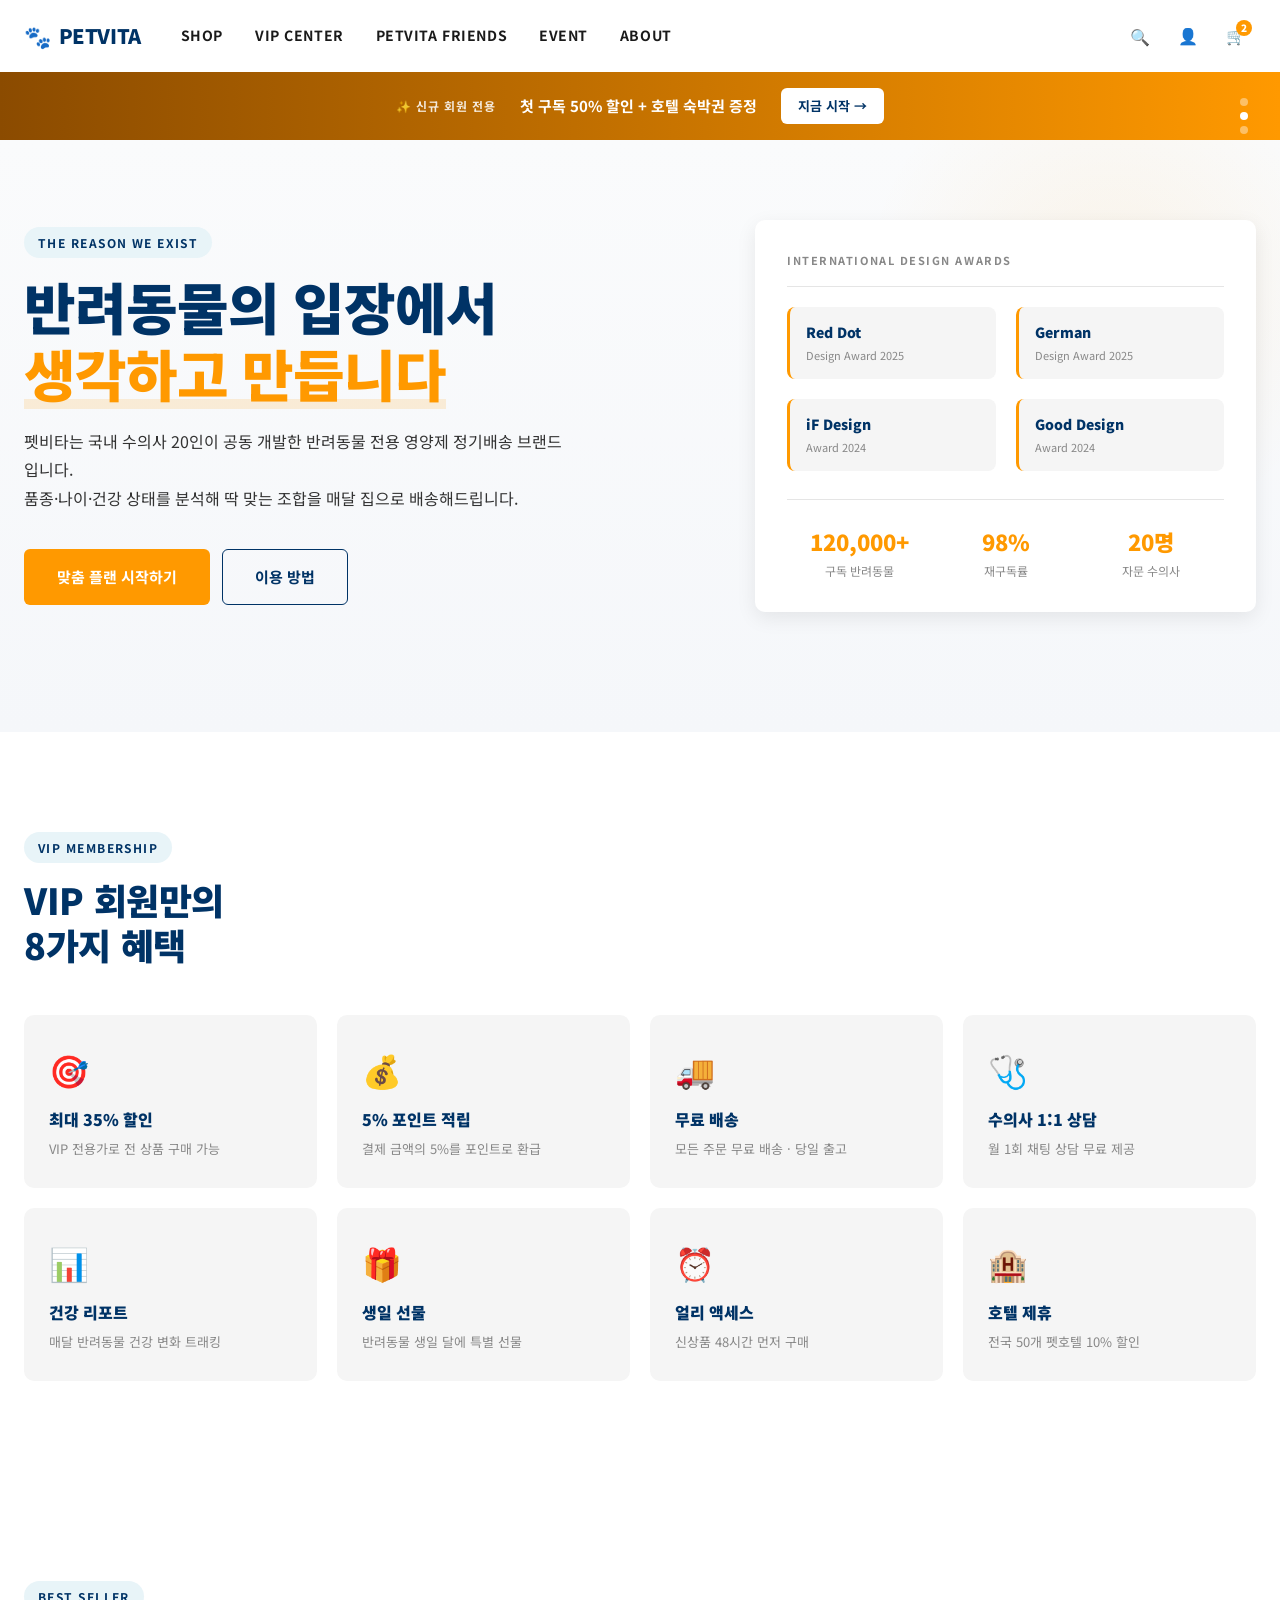
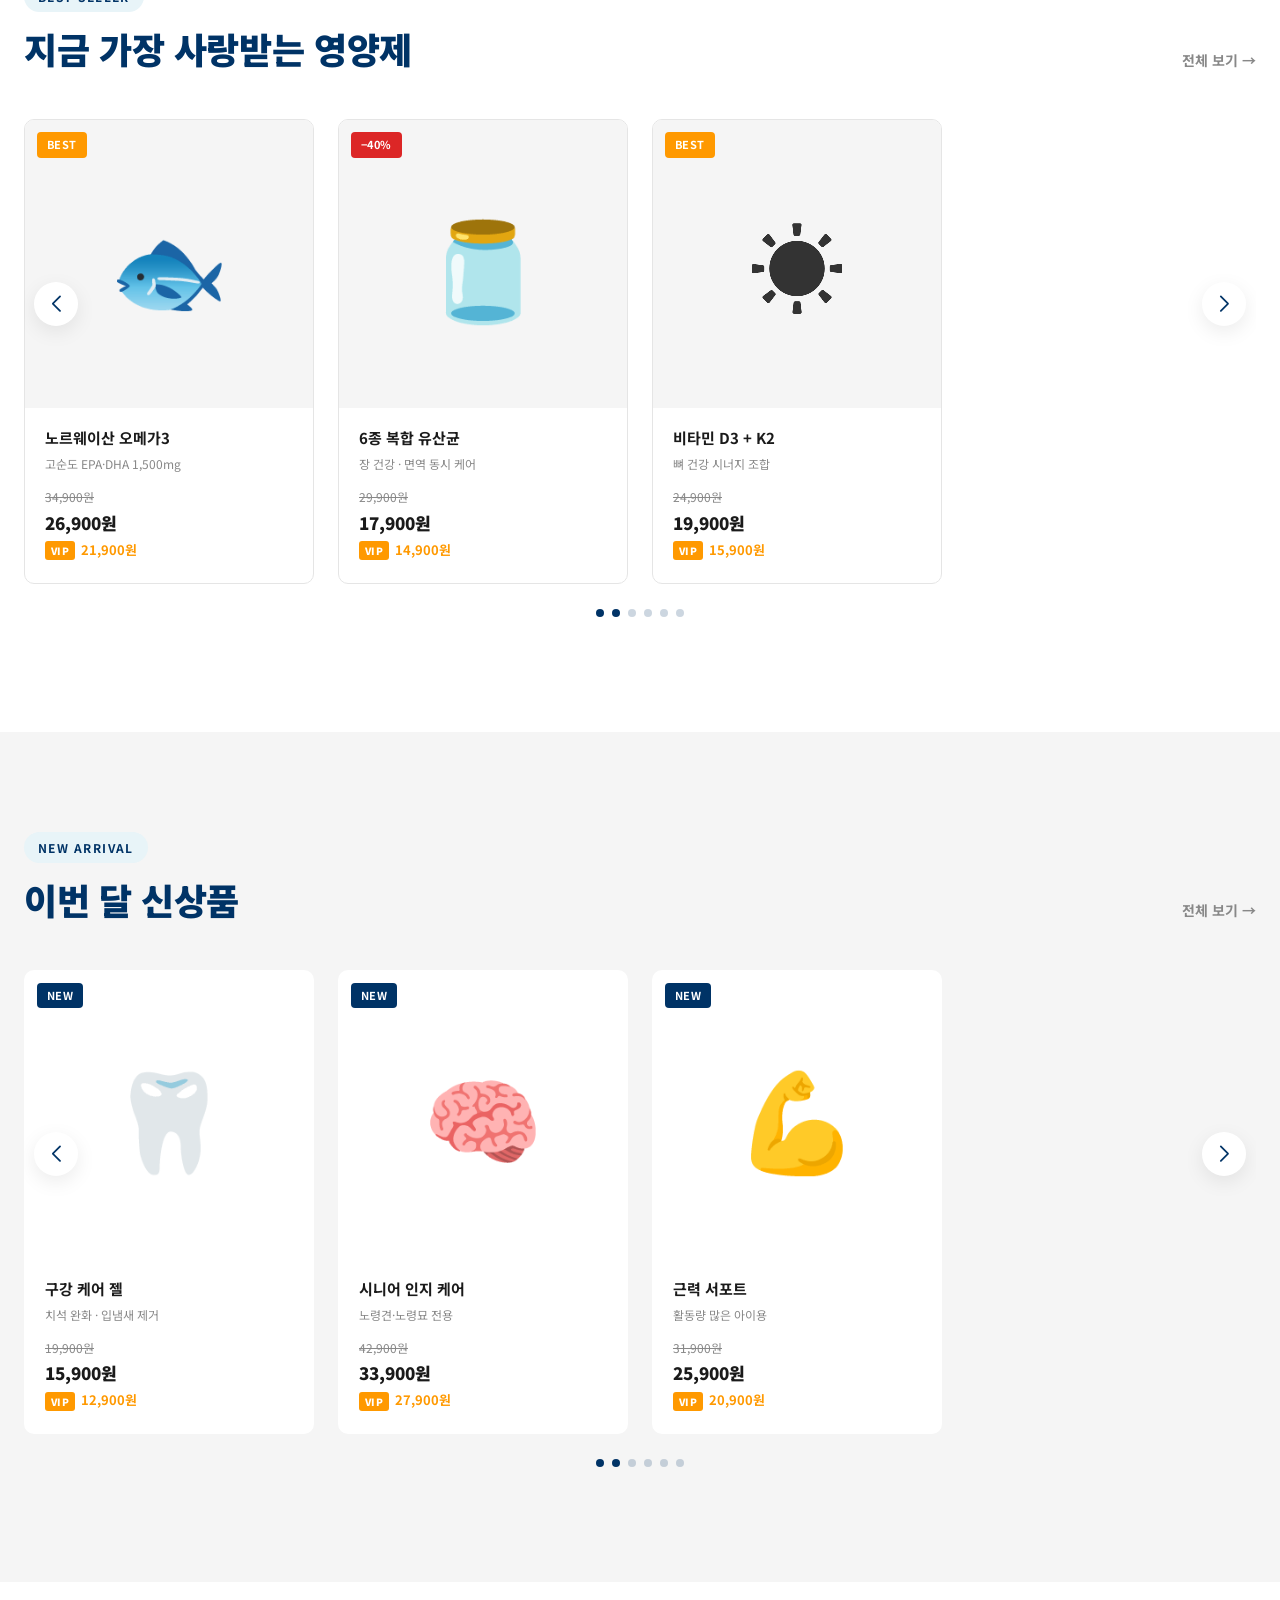
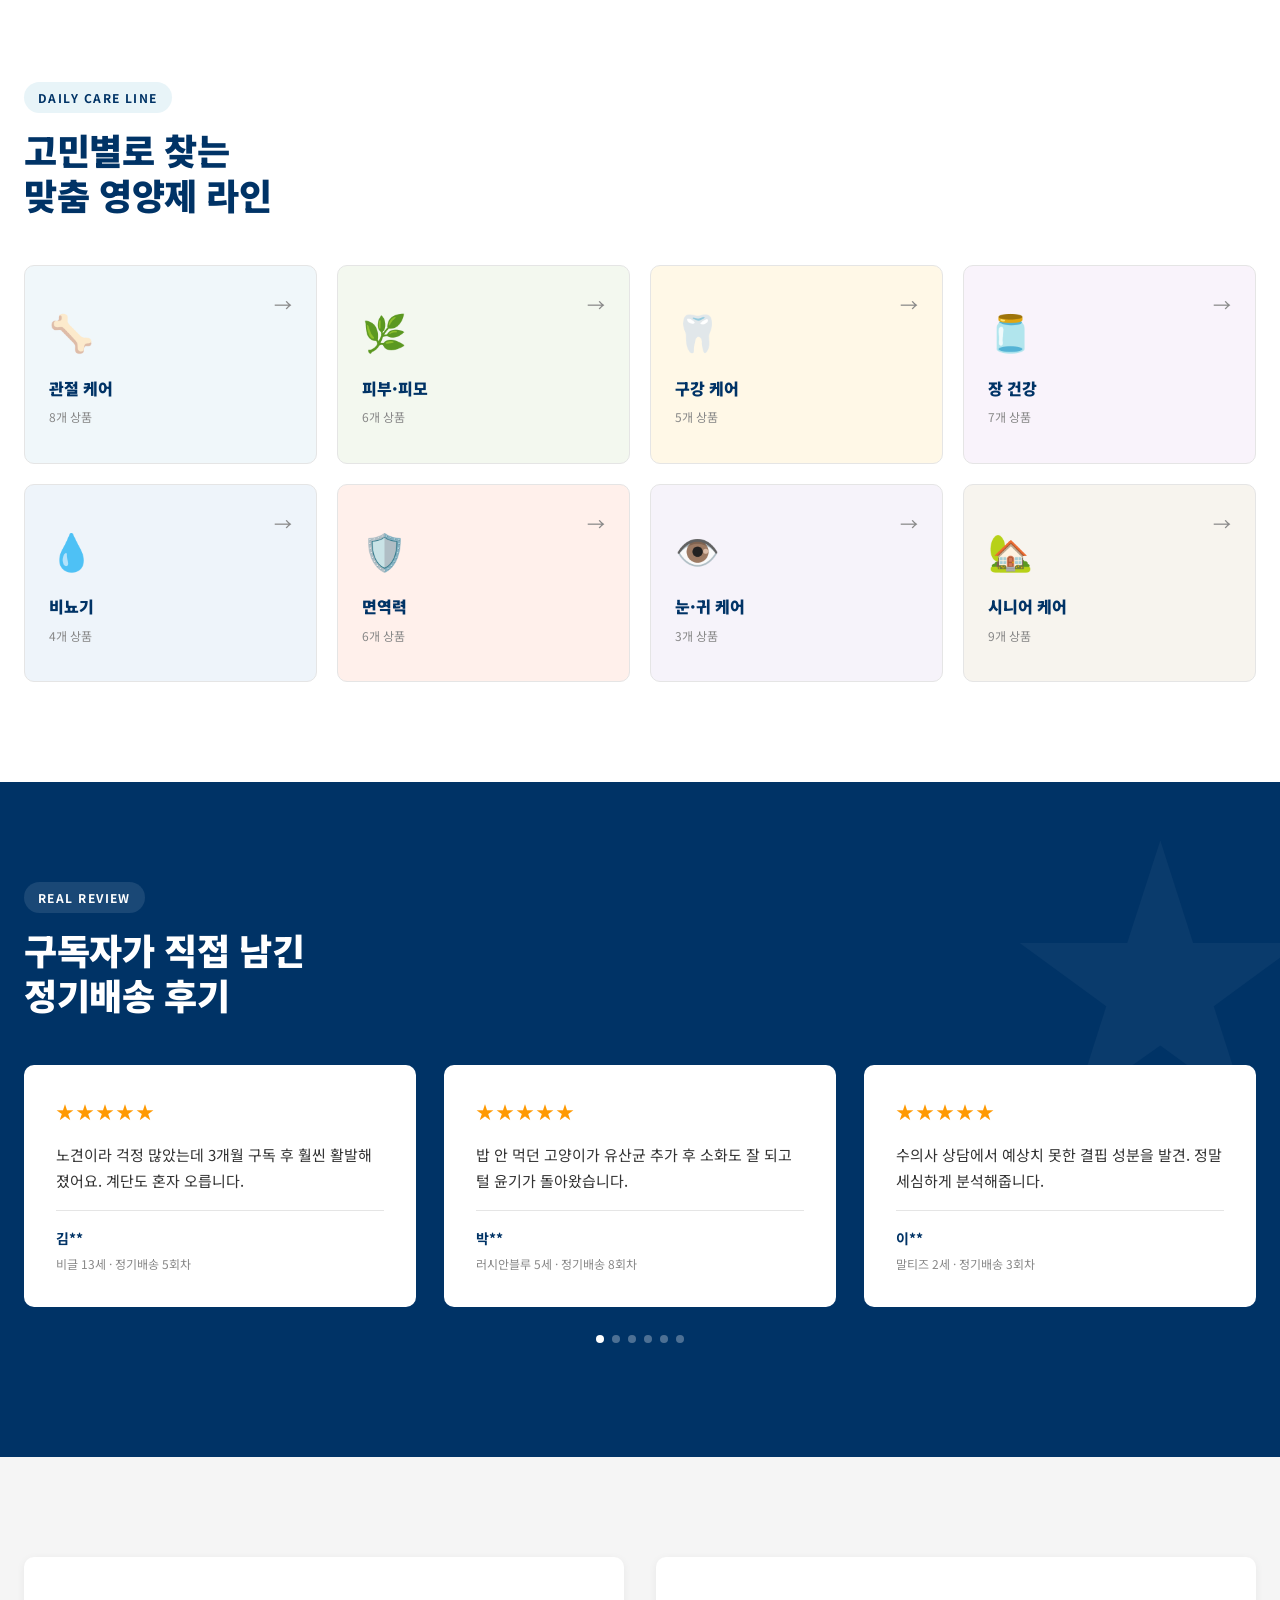
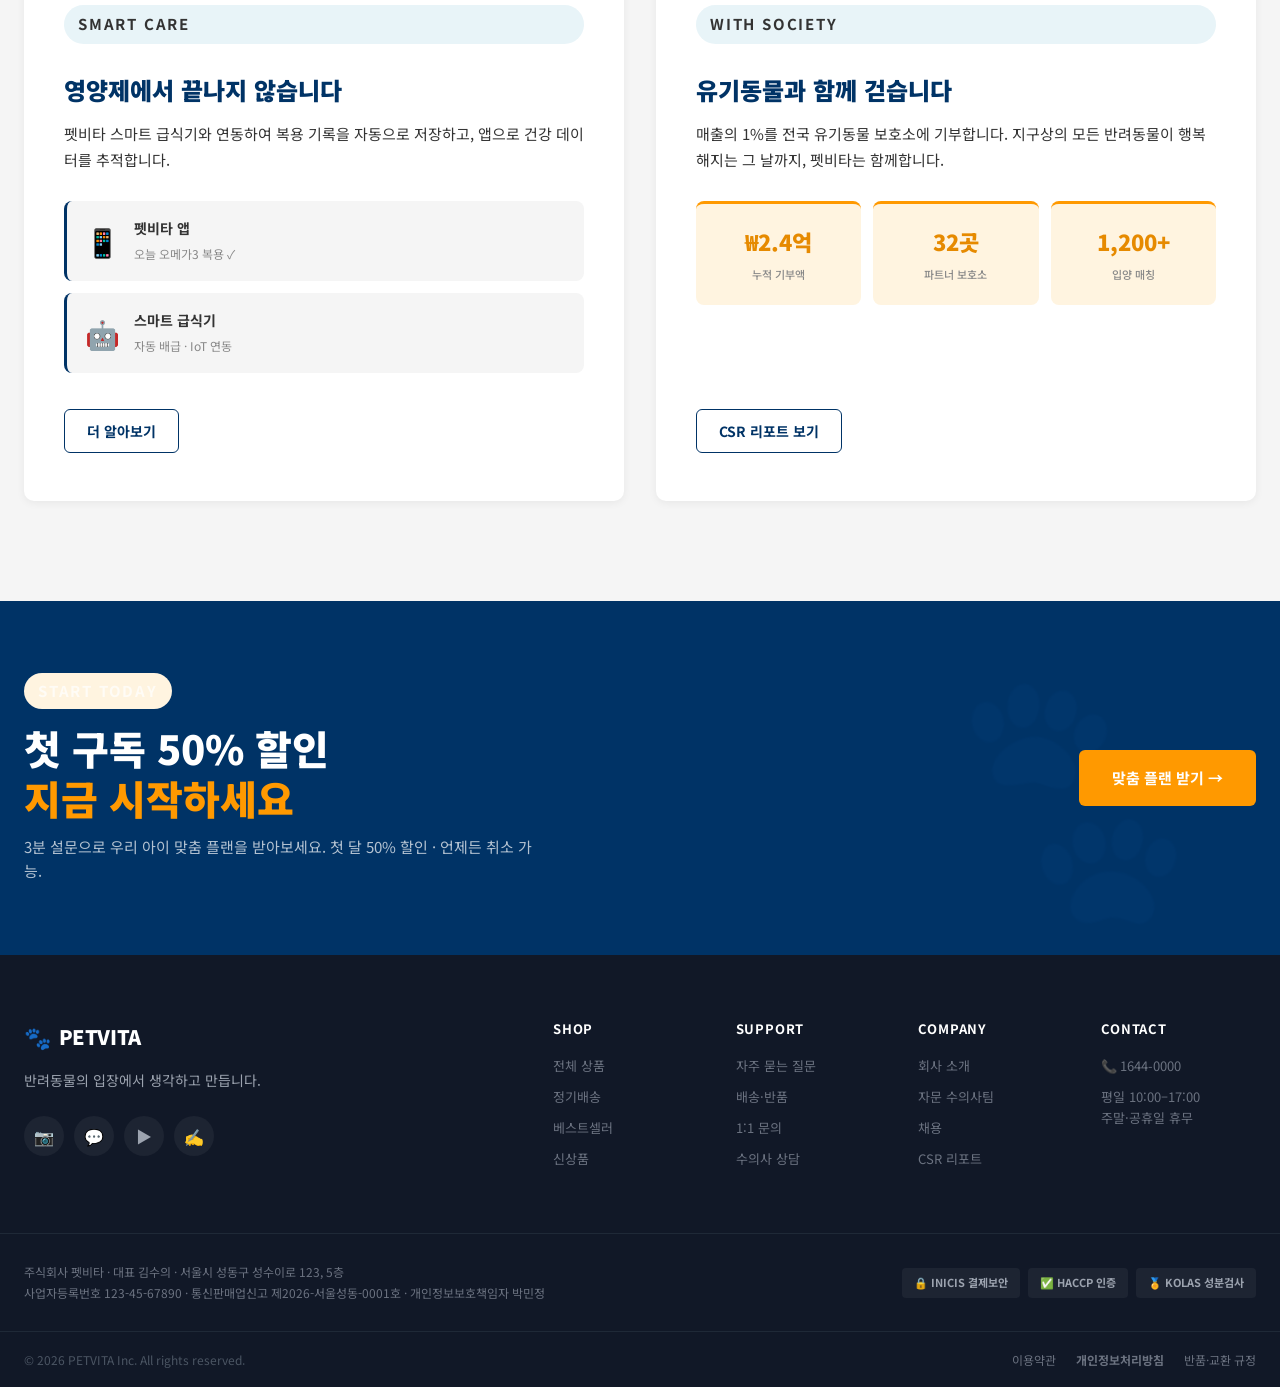
==== v2/index.html @ 745cc5b0 "Initial commit: 펫비타 브랜드 웹사이트 v1/v2 + 디자인 가이드 - 1/: v1 메인 페이지 (Forest Green + Amber, pill 버튼) - v2/: " ====
<!DOCTYPE html>
<html lang="ko">
<head>
  <meta charset="UTF-8" />
  <meta name="viewport" content="width=device-width, initial-scale=1.0" />
  <title>펫비타 — 반려동물 맞춤 영양제 정기배송 전문</title>
  <meta name="description" content="수의사가 직접 설계한 맞춤 영양제를 매달 배송해드립니다. VIP 회원 35% 할인 · 무료 배송 · 언제든 취소 가능." />

  <link rel="preconnect" href="https://fonts.googleapis.com" />
  <link href="https://fonts.googleapis.com/css2?family=Noto+Sans+KR:wght@300;400;500;700;900&display=swap" rel="stylesheet" />

  <link rel="stylesheet" href="https://cdn.jsdelivr.net/npm/swiper@11/swiper-bundle.min.css" />
  <link rel="stylesheet" href="styles.css" />
</head>
<body>

  <!-- ============================================
       01. HEADER / FIXED NAV
       ============================================ -->
  <header class="header" id="header">
    <div class="header__inner container">
      <a href="#" class="logo">
        <span class="logo__icon">🐾</span>
        <span class="logo__text">PETVITA</span>
      </a>

      <nav class="gnb">
        <a href="#shop" class="gnb__item">SHOP</a>
        <a href="#vip" class="gnb__item">VIP CENTER</a>
        <a href="#friends" class="gnb__item">PETVITA FRIENDS</a>
        <a href="#event" class="gnb__item">EVENT</a>
        <a href="#about" class="gnb__item">ABOUT</a>
      </nav>

      <div class="header__utils">
        <button class="util-btn" aria-label="검색">🔍</button>
        <a href="#" class="util-btn" aria-label="로그인">👤</a>
        <a href="#" class="util-btn util-btn--cart" aria-label="장바구니">
          🛒 <span class="cart-count">2</span>
        </a>
      </div>

      <button class="hamburger" id="hamburger" aria-label="메뉴">
        <span></span><span></span><span></span>
      </button>
    </div>

    <div class="mobile-menu" id="mobileMenu">
      <a href="#shop">SHOP</a>
      <a href="#vip">VIP CENTER</a>
      <a href="#friends">PETVITA FRIENDS</a>
      <a href="#event">EVENT</a>
      <a href="#about">ABOUT</a>
    </div>
  </header>

  <!-- ============================================
       02. TOP BANNER SLIDER
       ============================================ -->
  <section class="top-banner">
    <div class="swiper top-banner__swiper">
      <div class="swiper-wrapper">
        <div class="swiper-slide top-banner__slide top-banner__slide--1">
          <div class="container">
            <p class="top-banner__eyebrow">🎉 정기배송 런칭 기념</p>
            <h2>VIP 회원 정기배송 시 <em>최대 35% 추가 할인</em></h2>
            <a href="#vip" class="btn btn--white btn--sm">혜택 보기 →</a>
          </div>
        </div>
        <div class="swiper-slide top-banner__slide top-banner__slide--2">
          <div class="container">
            <p class="top-banner__eyebrow">✨ 신규 회원 전용</p>
            <h2>첫 구독 50% 할인 + 호텔 숙박권 증정</h2>
            <a href="#products" class="btn btn--white btn--sm">지금 시작 →</a>
          </div>
        </div>
        <div class="swiper-slide top-banner__slide top-banner__slide--3">
          <div class="container">
            <p class="top-banner__eyebrow">🚚 전 상품</p>
            <h2>3만원 이상 구매 시 무료 배송</h2>
            <a href="#products" class="btn btn--white btn--sm">상품 보기 →</a>
          </div>
        </div>
      </div>
      <div class="swiper-pagination"></div>
    </div>
  </section>

  <!-- ============================================
       03. HERO / BRAND STORY
       ============================================ -->
  <section class="hero" id="about">
    <div class="container hero__inner">
      <div class="hero__copy">
        <p class="eyebrow">THE REASON WE EXIST</p>
        <h1 class="hero__title">
          반려동물의 입장에서<br />
          <em>생각하고 만듭니다</em>
        </h1>
        <p class="hero__desc">
          펫비타는 국내 수의사 20인이 공동 개발한 반려동물 전용 영양제 정기배송 브랜드입니다.<br />
          품종·나이·건강 상태를 분석해 딱 맞는 조합을 매달 집으로 배송해드립니다.
        </p>
        <div class="hero__cta">
          <a href="#products" class="btn btn--primary btn--lg">맞춤 플랜 시작하기</a>
          <a href="#how" class="btn btn--outline btn--lg">이용 방법</a>
        </div>
      </div>

      <div class="hero__awards">
        <p class="awards__label">INTERNATIONAL DESIGN AWARDS</p>
        <div class="awards__grid">
          <div class="award">
            <strong>Red Dot</strong>
            <span>Design Award 2025</span>
          </div>
          <div class="award">
            <strong>German</strong>
            <span>Design Award 2025</span>
          </div>
          <div class="award">
            <strong>iF Design</strong>
            <span>Award 2024</span>
          </div>
          <div class="award">
            <strong>Good Design</strong>
            <span>Award 2024</span>
          </div>
        </div>
        <div class="hero__trust">
          <div><strong>120,000+</strong><span>구독 반려동물</span></div>
          <div><strong>98%</strong><span>재구독률</span></div>
          <div><strong>20명</strong><span>자문 수의사</span></div>
        </div>
      </div>
    </div>
  </section>

  <!-- ============================================
       04. VIP 멤버십 혜택
       ============================================ -->
  <section class="vip" id="vip">
    <div class="container">
      <div class="section-header">
        <p class="eyebrow">VIP MEMBERSHIP</p>
        <h2 class="section-title">VIP 회원만의<br />8가지 혜택</h2>
      </div>

      <div class="vip__grid">
        <div class="vip-card">
          <div class="vip-card__icon">🎯</div>
          <strong>최대 35% 할인</strong>
          <p>VIP 전용가로 전 상품 구매 가능</p>
        </div>
        <div class="vip-card">
          <div class="vip-card__icon">💰</div>
          <strong>5% 포인트 적립</strong>
          <p>결제 금액의 5%를 포인트로 환급</p>
        </div>
        <div class="vip-card">
          <div class="vip-card__icon">🚚</div>
          <strong>무료 배송</strong>
          <p>모든 주문 무료 배송 · 당일 출고</p>
        </div>
        <div class="vip-card">
          <div class="vip-card__icon">🩺</div>
          <strong>수의사 1:1 상담</strong>
          <p>월 1회 채팅 상담 무료 제공</p>
        </div>
        <div class="vip-card">
          <div class="vip-card__icon">📊</div>
          <strong>건강 리포트</strong>
          <p>매달 반려동물 건강 변화 트래킹</p>
        </div>
        <div class="vip-card">
          <div class="vip-card__icon">🎁</div>
          <strong>생일 선물</strong>
          <p>반려동물 생일 달에 특별 선물</p>
        </div>
        <div class="vip-card">
          <div class="vip-card__icon">⏰</div>
          <strong>얼리 액세스</strong>
          <p>신상품 48시간 먼저 구매</p>
        </div>
        <div class="vip-card">
          <div class="vip-card__icon">🏨</div>
          <strong>호텔 제휴</strong>
          <p>전국 50개 펫호텔 10% 할인</p>
        </div>
      </div>
    </div>
  </section>

  <!-- ============================================
       05. BEST SELLER SLIDER
       ============================================ -->
  <section class="product-section" id="shop">
    <div class="container">
      <div class="section-header section-header--row">
        <div>
          <p class="eyebrow">BEST SELLER</p>
          <h2 class="section-title">지금 가장 사랑받는 영양제</h2>
        </div>
        <a href="#" class="section-link">전체 보기 →</a>
      </div>

      <div class="swiper product-swiper" id="bestSwiper">
        <div class="swiper-wrapper">

          <div class="swiper-slide">
            <article class="product-card">
              <div class="product-card__img" data-emoji="🦴">
                <span class="badge badge--best">BEST</span>
              </div>
              <div class="product-card__body">
                <h4>관절 케어 프리미엄</h4>
                <p>글루코사민 + 콘드로이틴</p>
                <div class="price">
                  <span class="price__orig">39,900원</span>
                  <span class="price__now">29,900원</span>
                  <span class="price__vip">23,900원</span>
                </div>
              </div>
            </article>
          </div>

          <div class="swiper-slide">
            <article class="product-card">
              <div class="product-card__img" data-emoji="🐟">
                <span class="badge badge--best">BEST</span>
              </div>
              <div class="product-card__body">
                <h4>노르웨이산 오메가3</h4>
                <p>고순도 EPA·DHA 1,500mg</p>
                <div class="price">
                  <span class="price__orig">34,900원</span>
                  <span class="price__now">26,900원</span>
                  <span class="price__vip">21,900원</span>
                </div>
              </div>
            </article>
          </div>

          <div class="swiper-slide">
            <article class="product-card">
              <div class="product-card__img" data-emoji="🫙">
                <span class="badge badge--sale">−40%</span>
              </div>
              <div class="product-card__body">
                <h4>6종 복합 유산균</h4>
                <p>장 건강 · 면역 동시 케어</p>
                <div class="price">
                  <span class="price__orig">29,900원</span>
                  <span class="price__now">17,900원</span>
                  <span class="price__vip">14,900원</span>
                </div>
              </div>
            </article>
          </div>

          <div class="swiper-slide">
            <article class="product-card">
              <div class="product-card__img" data-emoji="☀️">
                <span class="badge badge--best">BEST</span>
              </div>
              <div class="product-card__body">
                <h4>비타민 D3 + K2</h4>
                <p>뼈 건강 시너지 조합</p>
                <div class="price">
                  <span class="price__orig">24,900원</span>
                  <span class="price__now">19,900원</span>
                  <span class="price__vip">15,900원</span>
                </div>
              </div>
            </article>
          </div>

          <div class="swiper-slide">
            <article class="product-card">
              <div class="product-card__img" data-emoji="🌿">
                <span class="badge badge--best">BEST</span>
              </div>
              <div class="product-card__body">
                <h4>피부·피모 케어</h4>
                <p>바이오틴 + 아연 + 오메가</p>
                <div class="price">
                  <span class="price__orig">32,900원</span>
                  <span class="price__now">24,900원</span>
                  <span class="price__vip">19,900원</span>
                </div>
              </div>
            </article>
          </div>

          <div class="swiper-slide">
            <article class="product-card">
              <div class="product-card__img" data-emoji="💧">
                <span class="badge badge--sale">−30%</span>
              </div>
              <div class="product-card__body">
                <h4>비뇨기 전용 케어</h4>
                <p>크랜베리 + 프로바이오틱스</p>
                <div class="price">
                  <span class="price__orig">36,900원</span>
                  <span class="price__now">25,900원</span>
                  <span class="price__vip">20,900원</span>
                </div>
              </div>
            </article>
          </div>

        </div>
        <div class="swiper-button-prev"></div>
        <div class="swiper-button-next"></div>
        <div class="swiper-pagination"></div>
      </div>
    </div>
  </section>

  <!-- ============================================
       06. NEW ARRIVAL SLIDER
       ============================================ -->
  <section class="product-section product-section--alt">
    <div class="container">
      <div class="section-header section-header--row">
        <div>
          <p class="eyebrow">NEW ARRIVAL</p>
          <h2 class="section-title">이번 달 신상품</h2>
        </div>
        <a href="#" class="section-link">전체 보기 →</a>
      </div>

      <div class="swiper product-swiper" id="newSwiper">
        <div class="swiper-wrapper">

          <div class="swiper-slide">
            <article class="product-card">
              <div class="product-card__img" data-emoji="👁️">
                <span class="badge badge--new">NEW</span>
              </div>
              <div class="product-card__body">
                <h4>눈 건강 루테인</h4>
                <p>루테인 + 지아잔틴 복합</p>
                <div class="price">
                  <span class="price__orig">28,900원</span>
                  <span class="price__now">22,900원</span>
                  <span class="price__vip">18,900원</span>
                </div>
              </div>
            </article>
          </div>

          <div class="swiper-slide">
            <article class="product-card">
              <div class="product-card__img" data-emoji="🦷">
                <span class="badge badge--new">NEW</span>
              </div>
              <div class="product-card__body">
                <h4>구강 케어 젤</h4>
                <p>치석 완화 · 입냄새 제거</p>
                <div class="price">
                  <span class="price__orig">19,900원</span>
                  <span class="price__now">15,900원</span>
                  <span class="price__vip">12,900원</span>
                </div>
              </div>
            </article>
          </div>

          <div class="swiper-slide">
            <article class="product-card">
              <div class="product-card__img" data-emoji="🧠">
                <span class="badge badge--new">NEW</span>
              </div>
              <div class="product-card__body">
                <h4>시니어 인지 케어</h4>
                <p>노령견·노령묘 전용</p>
                <div class="price">
                  <span class="price__orig">42,900원</span>
                  <span class="price__now">33,900원</span>
                  <span class="price__vip">27,900원</span>
                </div>
              </div>
            </article>
          </div>

          <div class="swiper-slide">
            <article class="product-card">
              <div class="product-card__img" data-emoji="💪">
                <span class="badge badge--new">NEW</span>
              </div>
              <div class="product-card__body">
                <h4>근력 서포트</h4>
                <p>활동량 많은 아이용</p>
                <div class="price">
                  <span class="price__orig">31,900원</span>
                  <span class="price__now">25,900원</span>
                  <span class="price__vip">20,900원</span>
                </div>
              </div>
            </article>
          </div>

          <div class="swiper-slide">
            <article class="product-card">
              <div class="product-card__img" data-emoji="🌸">
                <span class="badge badge--new">NEW</span>
              </div>
              <div class="product-card__body">
                <h4>알레르기 케어</h4>
                <p>계절성 가려움 완화</p>
                <div class="price">
                  <span class="price__orig">27,900원</span>
                  <span class="price__now">21,900원</span>
                  <span class="price__vip">17,900원</span>
                </div>
              </div>
            </article>
          </div>

          <div class="swiper-slide">
            <article class="product-card">
              <div class="product-card__img" data-emoji="❤️">
                <span class="badge badge--new">NEW</span>
              </div>
              <div class="product-card__body">
                <h4>심혈관 케어</h4>
                <p>타우린 + 코엔자임 Q10</p>
                <div class="price">
                  <span class="price__orig">38,900원</span>
                  <span class="price__now">30,900원</span>
                  <span class="price__vip">24,900원</span>
                </div>
              </div>
            </article>
          </div>

        </div>
        <div class="swiper-button-prev"></div>
        <div class="swiper-button-next"></div>
        <div class="swiper-pagination"></div>
      </div>
    </div>
  </section>

  <!-- ============================================
       07. CURATION GRID — 영양제 라인
       ============================================ -->
  <section class="curation">
    <div class="container">
      <div class="section-header">
        <p class="eyebrow">DAILY CARE LINE</p>
        <h2 class="section-title">고민별로 찾는<br />맞춤 영양제 라인</h2>
      </div>

      <div class="curation__grid">
        <a href="#" class="curation-item curation-item--joint">
          <div class="curation-item__icon">🦴</div>
          <strong>관절 케어</strong>
          <span>8개 상품</span>
        </a>
        <a href="#" class="curation-item curation-item--skin">
          <div class="curation-item__icon">🌿</div>
          <strong>피부·피모</strong>
          <span>6개 상품</span>
        </a>
        <a href="#" class="curation-item curation-item--dental">
          <div class="curation-item__icon">🦷</div>
          <strong>구강 케어</strong>
          <span>5개 상품</span>
        </a>
        <a href="#" class="curation-item curation-item--gut">
          <div class="curation-item__icon">🫙</div>
          <strong>장 건강</strong>
          <span>7개 상품</span>
        </a>
        <a href="#" class="curation-item curation-item--urinary">
          <div class="curation-item__icon">💧</div>
          <strong>비뇨기</strong>
          <span>4개 상품</span>
        </a>
        <a href="#" class="curation-item curation-item--immune">
          <div class="curation-item__icon">🛡️</div>
          <strong>면역력</strong>
          <span>6개 상품</span>
        </a>
        <a href="#" class="curation-item curation-item--eye">
          <div class="curation-item__icon">👁️</div>
          <strong>눈·귀 케어</strong>
          <span>3개 상품</span>
        </a>
        <a href="#" class="curation-item curation-item--senior">
          <div class="curation-item__icon">🏡</div>
          <strong>시니어 케어</strong>
          <span>9개 상품</span>
        </a>
      </div>
    </div>
  </section>

  <!-- ============================================
       08. REVIEW SLIDER
       ============================================ -->
  <section class="reviews">
    <div class="container">
      <div class="section-header">
        <p class="eyebrow">REAL REVIEW</p>
        <h2 class="section-title">구독자가 직접 남긴<br />정기배송 후기</h2>
      </div>

      <div class="swiper review-swiper">
        <div class="swiper-wrapper">

          <div class="swiper-slide">
            <article class="review">
              <div class="review__stars">★★★★★</div>
              <p class="review__text">노견이라 걱정 많았는데 3개월 구독 후 훨씬 활발해졌어요. 계단도 혼자 오릅니다.</p>
              <div class="review__meta">
                <strong>김**</strong>
                <span>비글 13세 · 정기배송 5회차</span>
              </div>
            </article>
          </div>

          <div class="swiper-slide">
            <article class="review">
              <div class="review__stars">★★★★★</div>
              <p class="review__text">밥 안 먹던 고양이가 유산균 추가 후 소화도 잘 되고 털 윤기가 돌아왔습니다.</p>
              <div class="review__meta">
                <strong>박**</strong>
                <span>러시안블루 5세 · 정기배송 8회차</span>
              </div>
            </article>
          </div>

          <div class="swiper-slide">
            <article class="review">
              <div class="review__stars">★★★★★</div>
              <p class="review__text">수의사 상담에서 예상치 못한 결핍 성분을 발견. 정말 세심하게 분석해줍니다.</p>
              <div class="review__meta">
                <strong>이**</strong>
                <span>말티즈 2세 · 정기배송 3회차</span>
              </div>
            </article>
          </div>

          <div class="swiper-slide">
            <article class="review">
              <div class="review__stars">★★★★★</div>
              <p class="review__text">소분 포장이 편해요. 매일 한 봉지씩 주면 되니 빠트릴 일이 없습니다.</p>
              <div class="review__meta">
                <strong>최**</strong>
                <span>포메라니안 4세 · 정기배송 12회차</span>
              </div>
            </article>
          </div>

          <div class="swiper-slide">
            <article class="review">
              <div class="review__stars">★★★★★</div>
              <p class="review__text">슬개골 탈구 3단계 진단 이후 관절 영양제 구독 중. 수술 없이 버티고 있어요.</p>
              <div class="review__meta">
                <strong>정**</strong>
                <span>푸들 7세 · 정기배송 15회차</span>
              </div>
            </article>
          </div>

          <div class="swiper-slide">
            <article class="review">
              <div class="review__stars">★★★★☆</div>
              <p class="review__text">배송도 정확하고 건강 리포트 앱이 정말 유용합니다. 매달 기다려져요.</p>
              <div class="review__meta">
                <strong>한**</strong>
                <span>시바견 3세 · 정기배송 6회차</span>
              </div>
            </article>
          </div>

        </div>
        <div class="swiper-pagination"></div>
      </div>
    </div>
  </section>

  <!-- ============================================
       09. IoT / CSR — 브랜드 철학
       ============================================ -->
  <section class="philosophy">
    <div class="container philosophy__inner">
      <div class="philosophy__block philosophy__block--iot">
        <p class="eyebrow">SMART CARE</p>
        <h3>영양제에서 끝나지 않습니다</h3>
        <p>펫비타 스마트 급식기와 연동하여 복용 기록을 자동으로 저장하고, 앱으로 건강 데이터를 추적합니다.</p>
        <div class="philosophy__visual">
          <div class="iot-card">
            <div class="iot-card__icon">📱</div>
            <div>
              <strong>펫비타 앱</strong>
              <span>오늘 오메가3 복용 ✓</span>
            </div>
          </div>
          <div class="iot-card">
            <div class="iot-card__icon">🤖</div>
            <div>
              <strong>스마트 급식기</strong>
              <span>자동 배급 · IoT 연동</span>
            </div>
          </div>
        </div>
        <a href="#" class="btn btn--outline">더 알아보기</a>
      </div>

      <div class="philosophy__block philosophy__block--csr">
        <p class="eyebrow">WITH SOCIETY</p>
        <h3>유기동물과 함께 걷습니다</h3>
        <p>매출의 1%를 전국 유기동물 보호소에 기부합니다. 지구상의 모든 반려동물이 행복해지는 그 날까지, 펫비타는 함께합니다.</p>
        <div class="philosophy__visual">
          <div class="csr-stat">
            <strong>₩2.4억</strong>
            <span>누적 기부액</span>
          </div>
          <div class="csr-stat">
            <strong>32곳</strong>
            <span>파트너 보호소</span>
          </div>
          <div class="csr-stat">
            <strong>1,200+</strong>
            <span>입양 매칭</span>
          </div>
        </div>
        <a href="#" class="btn btn--outline">CSR 리포트 보기</a>
      </div>
    </div>
  </section>

  <!-- ============================================
       10. CTA BANNER
       ============================================ -->
  <section class="cta-banner">
    <div class="container cta-banner__inner">
      <div>
        <p class="eyebrow eyebrow--accent">START TODAY</p>
        <h2>첫 구독 50% 할인<br /><em>지금 시작하세요</em></h2>
        <p>3분 설문으로 우리 아이 맞춤 플랜을 받아보세요. 첫 달 50% 할인 · 언제든 취소 가능.</p>
      </div>
      <a href="#" class="btn btn--primary btn--lg">맞춤 플랜 받기 →</a>
    </div>
  </section>

  <!-- ============================================
       11. FOOTER
       ============================================ -->
  <footer class="footer">
    <div class="container footer__inner">

      <div class="footer__brand">
        <a href="#" class="logo logo--light">
          <span class="logo__icon">🐾</span>
          <span class="logo__text">PETVITA</span>
        </a>
        <p>반려동물의 입장에서 생각하고 만듭니다.</p>
        <div class="footer__social">
          <a href="#" aria-label="Instagram">📷</a>
          <a href="#" aria-label="KakaoTalk">💬</a>
          <a href="#" aria-label="YouTube">▶️</a>
          <a href="#" aria-label="Blog">✍️</a>
        </div>
      </div>

      <div class="footer__links">
        <div>
          <strong>SHOP</strong>
          <a href="#">전체 상품</a>
          <a href="#">정기배송</a>
          <a href="#">베스트셀러</a>
          <a href="#">신상품</a>
        </div>
        <div>
          <strong>SUPPORT</strong>
          <a href="#">자주 묻는 질문</a>
          <a href="#">배송·반품</a>
          <a href="#">1:1 문의</a>
          <a href="#">수의사 상담</a>
        </div>
        <div>
          <strong>COMPANY</strong>
          <a href="#">회사 소개</a>
          <a href="#">자문 수의사팀</a>
          <a href="#">채용</a>
          <a href="#">CSR 리포트</a>
        </div>
        <div>
          <strong>CONTACT</strong>
          <a href="tel:1644-0000">📞 1644-0000</a>
          <span class="footer__hours">평일 10:00–17:00<br />주말·공휴일 휴무</span>
        </div>
      </div>
    </div>

    <div class="footer__info">
      <div class="container">
        <p class="footer__company">
          주식회사 펫비타 · 대표 김수의 · 서울시 성동구 성수이로 123, 5층<br />
          사업자등록번호 123-45-67890 · 통신판매업신고 제2026-서울성동-0001호 ·
          개인정보보호책임자 박민정
        </p>
        <div class="footer__cert">
          <span class="cert-badge">🔒 INICIS 결제보안</span>
          <span class="cert-badge">✅ HACCP 인증</span>
          <span class="cert-badge">🏅 KOLAS 성분검사</span>
        </div>
      </div>
    </div>

    <div class="footer__bottom">
      <div class="container">
        <p>© 2026 PETVITA Inc. All rights reserved.</p>
        <div class="footer__policies">
          <a href="#">이용약관</a>
          <a href="#"><strong>개인정보처리방침</strong></a>
          <a href="#">반품·교환 규정</a>
        </div>
      </div>
    </div>
  </footer>

  <script src="https://cdn.jsdelivr.net/npm/swiper@11/swiper-bundle.min.js"></script>
  <script src="script.js"></script>
</body>
</html>
---- v2/styles.css ----
/* =====================================================
   PETVITA v2 — Pethroom-inspired Design System
   Reference: /design-guide.html
   ===================================================== */

/* ---------- Design Tokens ---------- */
:root {
  --primary:       #003366;
  --primary-dark:  #00254D;
  --primary-light: #E8F4F8;
  --accent:        #FF9900;
  --accent-dark:   #E68A00;
  --accent-light:  #FFF4E0;

  --text:          #1A1A1A;
  --text-body:     #333333;
  --text-muted:    #888888;
  --border:        #E5E5E5;
  --bg:            #FFFFFF;
  --bg-alt:        #F5F5F5;
  --bg-dark:       #111827;

  --radius-btn:    6px;
  --radius-card:   10px;
  --radius-input:  4px;

  --shadow-sm:     0 2px 8px rgba(0,0,0,.06);
  --shadow-md:     0 6px 20px rgba(0,0,0,.08);
  --shadow-lg:     0 14px 40px rgba(0,0,0,.12);

  --font:          'Noto Sans KR', 'Pretendard', 'Apple SD Gothic Neo', sans-serif;
  --transition:    .25s ease;

  --header-h:      72px;
  --container-w:   1280px;
}

/* ---------- Reset ---------- */
*, *::before, *::after { box-sizing: border-box; margin: 0; padding: 0; }
html { scroll-behavior: smooth; }
body {
  font-family: var(--font);
  color: var(--text-body);
  background: var(--bg);
  line-height: 1.6;
  overflow-x: hidden;
  -webkit-font-smoothing: antialiased;
}
a  { color: inherit; text-decoration: none; }
ul { list-style: none; }
button { font-family: inherit; cursor: pointer; border: none; background: none; }
img { display: block; max-width: 100%; }

.container {
  max-width: var(--container-w);
  margin: 0 auto;
  padding: 0 24px;
}

/* =====================================================
   SHARED PRIMITIVES
   ===================================================== */

/* ---- Eyebrow label ---- */
.eyebrow {
  display: inline-block;
  font-size: 12px;
  font-weight: 700;
  color: var(--primary);
  letter-spacing: .12em;
  text-transform: uppercase;
  background: var(--primary-light);
  padding: 6px 14px;
  border-radius: 50px;
  margin-bottom: 14px;
}
.eyebrow--accent {
  color: var(--accent-dark);
  background: var(--accent-light);
}

/* ---- Section headers (left-aligned default) ---- */
.section-header { margin-bottom: 48px; }
.section-header--row {
  display: flex;
  justify-content: space-between;
  align-items: flex-end;
  gap: 24px;
}
.section-title {
  font-size: clamp(26px, 3vw, 36px);
  font-weight: 900;
  color: var(--primary);
  line-height: 1.25;
  letter-spacing: -.01em;
}
.section-link {
  font-size: 14px;
  font-weight: 700;
  color: var(--text-muted);
  transition: color var(--transition);
  white-space: nowrap;
}
.section-link:hover { color: var(--primary); }

/* ---- Button ---- */
.btn {
  display: inline-flex;
  align-items: center;
  justify-content: center;
  gap: 6px;
  padding: 12px 22px;
  border-radius: var(--radius-btn);
  font-weight: 700;
  font-size: 14px;
  border: 1px solid transparent;
  transition: all var(--transition);
  white-space: nowrap;
  height: 44px;
}
.btn--primary   { background: var(--accent); color: #fff; }
.btn--primary:hover   { background: var(--accent-dark); transform: translateY(-2px); box-shadow: 0 8px 20px rgba(255,153,0,.3); }
.btn--secondary { background: var(--primary); color: #fff; }
.btn--secondary:hover { background: var(--primary-dark); transform: translateY(-2px); }
.btn--outline   { background: transparent; border-color: var(--primary); color: var(--primary); }
.btn--outline:hover   { background: var(--primary); color: #fff; }
.btn--ghost     { background: transparent; color: var(--primary); }
.btn--ghost:hover     { background: var(--primary-light); }
.btn--white     { background: #fff; color: var(--primary); }
.btn--white:hover     { background: var(--primary-light); transform: translateY(-2px); }
.btn--sm { padding: 8px 16px; font-size: 13px; height: 36px; }
.btn--lg { padding: 16px 32px; font-size: 15px; height: 56px; }

/* ---- Badge ---- */
.badge {
  display: inline-block;
  font-size: 11px;
  font-weight: 700;
  padding: 4px 10px;
  border-radius: 4px;
  letter-spacing: .04em;
}
.badge--new  { background: var(--primary); color: #fff; }
.badge--best { background: var(--accent); color: #fff; }
.badge--sale { background: #DC2626; color: #fff; }
.badge--vip  { background: #FDF4E0; color: #B7791F; border: 1px solid #F0D98A; }
.badge--sold { background: #E5E5E5; color: #6B7280; }

/* =====================================================
   01. HEADER
   ===================================================== */
.header {
  position: fixed;
  top: 0; left: 0; right: 0;
  height: var(--header-h);
  background: rgba(255,255,255,.96);
  backdrop-filter: blur(14px);
  border-bottom: 1px solid transparent;
  z-index: 1000;
  transition: box-shadow var(--transition), border-color var(--transition);
}
.header.scrolled {
  box-shadow: 0 2px 16px rgba(0,0,0,.06);
  border-bottom-color: var(--border);
}
.header__inner {
  display: flex;
  align-items: center;
  height: 100%;
  gap: 40px;
}

/* Logo */
.logo {
  display: flex;
  align-items: center;
  gap: 8px;
  font-weight: 900;
  font-size: 20px;
  color: var(--primary);
  letter-spacing: -.02em;
}
.logo__icon { font-size: 22px; }
.logo--light { color: #fff; }

/* Global nav */
.gnb {
  display: flex;
  gap: 32px;
}
.gnb__item {
  font-size: 14px;
  font-weight: 700;
  color: var(--text);
  letter-spacing: .04em;
  transition: color var(--transition);
  position: relative;
}
.gnb__item::after {
  content: '';
  position: absolute;
  left: 0; bottom: -6px;
  width: 0; height: 2px;
  background: var(--accent);
  transition: width var(--transition);
}
.gnb__item:hover { color: var(--primary); }
.gnb__item:hover::after { width: 100%; }

/* Utils */
.header__utils {
  margin-left: auto;
  display: flex;
  gap: 8px;
  align-items: center;
}
.util-btn {
  width: 40px;
  height: 40px;
  display: inline-flex;
  align-items: center;
  justify-content: center;
  font-size: 16px;
  border-radius: 50%;
  transition: background var(--transition);
  position: relative;
}
.util-btn:hover { background: var(--bg-alt); }
.cart-count {
  position: absolute;
  top: 4px; right: 4px;
  background: var(--accent);
  color: #fff;
  font-size: 10px;
  font-weight: 900;
  min-width: 16px;
  height: 16px;
  padding: 0 4px;
  border-radius: 50px;
  display: flex;
  align-items: center;
  justify-content: center;
}

/* Hamburger */
.hamburger {
  display: none;
  flex-direction: column;
  gap: 5px;
  width: 40px;
  height: 40px;
  align-items: center;
  justify-content: center;
  margin-left: auto;
}
.hamburger span {
  width: 22px;
  height: 2px;
  background: var(--text);
  border-radius: 2px;
  transition: all var(--transition);
}

.mobile-menu {
  display: none;
  flex-direction: column;
  background: #fff;
  padding: 16px 24px 24px;
  border-top: 1px solid var(--border);
}
.mobile-menu a {
  padding: 14px 0;
  font-size: 15px;
  font-weight: 700;
  border-bottom: 1px solid var(--border);
}
.mobile-menu.open { display: flex; }

/* =====================================================
   02. TOP BANNER SLIDER
   ===================================================== */
.top-banner {
  margin-top: var(--header-h);
  height: 68px;
  overflow: hidden;
}
.top-banner__swiper,
.top-banner__swiper .swiper-wrapper,
.top-banner__swiper .swiper-slide {
  height: 100%;
}
.top-banner__slide {
  display: flex;
  align-items: center;
  color: #fff;
}
.top-banner__slide--1 { background: linear-gradient(90deg, var(--primary) 0%, #005499 100%); }
.top-banner__slide--2 { background: linear-gradient(90deg, #8B4B00 0%, var(--accent) 100%); }
.top-banner__slide--3 { background: linear-gradient(90deg, var(--primary-dark) 0%, var(--primary) 100%); }
.top-banner__slide .container {
  display: flex;
  align-items: center;
  gap: 24px;
  flex-wrap: wrap;
}
.top-banner__eyebrow {
  font-size: 12px;
  font-weight: 700;
  letter-spacing: .08em;
  opacity: .85;
}
.top-banner__slide h2 {
  flex: 1;
  font-size: 15px;
  font-weight: 700;
}
.top-banner__slide h2 em {
  color: var(--accent);
  font-style: normal;
  font-weight: 900;
}
.top-banner__slide--2 h2 em { color: #fff; text-decoration: underline; }
.top-banner .swiper-pagination {
  bottom: 6px;
  text-align: right;
  padding-right: 24px;
}
.top-banner .swiper-pagination-bullet {
  background: #fff;
  opacity: .4;
}
.top-banner .swiper-pagination-bullet-active { opacity: 1; }

/* =====================================================
   03. HERO
   ===================================================== */
.hero {
  padding: 80px 0 120px;
  background: linear-gradient(180deg, #FAFBFC 0%, #F5F7FA 100%);
  position: relative;
  overflow: hidden;
}
.hero::before {
  content: '';
  position: absolute;
  top: -100px;
  right: -80px;
  width: 500px;
  height: 500px;
  background: radial-gradient(circle, rgba(255,153,0,.08) 0%, transparent 70%);
  border-radius: 50%;
}
.hero__inner {
  display: grid;
  grid-template-columns: 1.3fr 1fr;
  gap: 80px;
  align-items: center;
  position: relative;
  z-index: 1;
}
.hero__title {
  font-size: clamp(36px, 5vw, 56px);
  font-weight: 900;
  line-height: 1.2;
  color: var(--primary);
  margin-bottom: 20px;
  letter-spacing: -.02em;
}
.hero__title em {
  font-style: normal;
  color: var(--accent);
  position: relative;
}
.hero__title em::after {
  content: '';
  position: absolute;
  left: 0; bottom: 4px;
  right: 0;
  height: 10px;
  background: rgba(255,153,0,.15);
  z-index: -1;
}
.hero__desc {
  font-size: 16px;
  line-height: 1.8;
  color: var(--text-body);
  margin-bottom: 36px;
  max-width: 540px;
}
.hero__cta {
  display: flex;
  gap: 12px;
  flex-wrap: wrap;
}

/* Awards */
.hero__awards {
  background: #fff;
  border-radius: var(--radius-card);
  padding: 32px;
  box-shadow: var(--shadow-md);
}
.awards__label {
  font-size: 11px;
  font-weight: 700;
  letter-spacing: .14em;
  color: var(--text-muted);
  margin-bottom: 20px;
  padding-bottom: 16px;
  border-bottom: 1px solid var(--border);
}
.awards__grid {
  display: grid;
  grid-template-columns: repeat(2, 1fr);
  gap: 20px;
  margin-bottom: 28px;
}
.award {
  display: flex;
  flex-direction: column;
  gap: 4px;
  padding: 14px 16px;
  background: var(--bg-alt);
  border-radius: 8px;
  border-left: 3px solid var(--accent);
}
.award strong { font-size: 14px; color: var(--primary); font-weight: 900; }
.award span   { font-size: 11px; color: var(--text-muted); }

.hero__trust {
  display: flex;
  justify-content: space-between;
  padding-top: 24px;
  border-top: 1px solid var(--border);
}
.hero__trust > div {
  display: flex;
  flex-direction: column;
  gap: 2px;
  text-align: center;
  flex: 1;
}
.hero__trust strong {
  font-size: 22px;
  font-weight: 900;
  color: var(--accent);
}
.hero__trust span {
  font-size: 12px;
  color: var(--text-muted);
}

/* =====================================================
   04. VIP
   ===================================================== */
.vip {
  padding: 100px 0;
  background: #fff;
}
.vip__grid {
  display: grid;
  grid-template-columns: repeat(4, 1fr);
  gap: 20px;
}
.vip-card {
  background: var(--bg-alt);
  border-radius: var(--radius-card);
  padding: 28px 24px;
  transition: all var(--transition);
  border: 1px solid transparent;
}
.vip-card:hover {
  background: #fff;
  border-color: var(--primary-light);
  transform: translateY(-4px);
  box-shadow: var(--shadow-md);
}
.vip-card__icon {
  font-size: 32px;
  margin-bottom: 12px;
}
.vip-card strong {
  display: block;
  font-size: 16px;
  font-weight: 900;
  color: var(--primary);
  margin-bottom: 6px;
}
.vip-card p {
  font-size: 13px;
  color: var(--text-muted);
  line-height: 1.55;
}

/* =====================================================
   05-06. PRODUCT SECTIONS
   ===================================================== */
.product-section {
  padding: 100px 0;
  background: var(--bg);
}
.product-section--alt {
  background: var(--bg-alt);
}

.product-swiper {
  padding-bottom: 48px !important;
  position: relative;
}
.product-card {
  background: #fff;
  border-radius: var(--radius-card);
  overflow: hidden;
  border: 1px solid var(--border);
  transition: all var(--transition);
  height: 100%;
}
.product-card:hover {
  transform: translateY(-6px);
  box-shadow: var(--shadow-md);
  border-color: transparent;
}
.product-card__img {
  aspect-ratio: 1/1;
  background: var(--bg-alt);
  display: flex;
  align-items: center;
  justify-content: center;
  position: relative;
  font-size: 96px;
}
.product-card__img::before {
  content: attr(data-emoji);
}
.product-card__img .badge {
  position: absolute;
  top: 12px;
  left: 12px;
}
.product-section--alt .product-card__img { background: #fff; }
.product-section--alt .product-card       { background: var(--bg); border-color: transparent; }

.product-card__body {
  padding: 18px 20px 22px;
}
.product-card__body h4 {
  font-size: 15px;
  font-weight: 700;
  color: var(--text);
  margin-bottom: 4px;
}
.product-card__body p {
  font-size: 12px;
  color: var(--text-muted);
  margin-bottom: 14px;
}

/* Price — 3 tier */
.price {
  display: flex;
  flex-direction: column;
  gap: 2px;
}
.price__orig {
  font-size: 12px;
  color: var(--text-muted);
  text-decoration: line-through;
}
.price__now {
  font-size: 17px;
  font-weight: 900;
  color: var(--text);
}
.price__vip {
  font-size: 13px;
  font-weight: 700;
  color: var(--accent);
  margin-top: 2px;
}
.price__vip::before {
  content: 'VIP';
  font-size: 10px;
  font-weight: 900;
  background: var(--accent);
  color: #fff;
  padding: 2px 6px;
  border-radius: 3px;
  margin-right: 6px;
  vertical-align: middle;
  letter-spacing: .04em;
}

/* Swiper navigation */
.product-swiper .swiper-button-prev,
.product-swiper .swiper-button-next {
  width: 44px;
  height: 44px;
  background: #fff;
  border-radius: 50%;
  box-shadow: var(--shadow-md);
  color: var(--primary);
  top: 36%;
}
.product-swiper .swiper-button-prev::after,
.product-swiper .swiper-button-next::after {
  font-size: 16px;
  font-weight: 900;
}
.product-swiper .swiper-pagination-bullet {
  background: var(--primary);
  opacity: .2;
}
.product-swiper .swiper-pagination-bullet-active { opacity: 1; }

/* =====================================================
   07. CURATION GRID
   ===================================================== */
.curation {
  padding: 100px 0;
  background: #fff;
}
.curation__grid {
  display: grid;
  grid-template-columns: repeat(4, 1fr);
  gap: 20px;
}
.curation-item {
  padding: 36px 24px;
  border-radius: var(--radius-card);
  border: 1px solid var(--border);
  transition: all var(--transition);
  display: flex;
  flex-direction: column;
  gap: 6px;
  position: relative;
  overflow: hidden;
}
.curation-item:hover {
  border-color: transparent;
  transform: translateY(-4px);
  box-shadow: var(--shadow-md);
}
.curation-item::after {
  content: '→';
  position: absolute;
  top: 24px;
  right: 24px;
  color: var(--text-muted);
  font-size: 18px;
  transition: all var(--transition);
}
.curation-item:hover::after {
  color: var(--accent);
  transform: translateX(4px);
}
.curation-item__icon { font-size: 36px; margin-bottom: 10px; }
.curation-item strong { font-size: 16px; font-weight: 900; color: var(--primary); }
.curation-item span   { font-size: 12px; color: var(--text-muted); }

.curation-item--joint   { background: #F0F7FA; }
.curation-item--skin    { background: #F3F8EF; }
.curation-item--dental  { background: #FFF8E7; }
.curation-item--gut     { background: #F9F3FB; }
.curation-item--urinary { background: #EEF4FA; }
.curation-item--immune  { background: #FFF0EB; }
.curation-item--eye     { background: #F6F3FA; }
.curation-item--senior  { background: #F7F4EE; }

/* =====================================================
   08. REVIEWS
   ===================================================== */
.reviews {
  padding: 100px 0;
  background: var(--primary);
  position: relative;
  overflow: hidden;
}
.reviews::before {
  content: '★';
  position: absolute;
  top: -60px;
  right: -40px;
  font-size: 320px;
  color: rgba(255,255,255,.04);
  font-family: serif;
}
.reviews .eyebrow { background: rgba(255,255,255,.1); color: #fff; }
.reviews .section-title { color: #fff; position: relative; z-index: 1; }

.review-swiper { padding-bottom: 50px !important; }
.review {
  background: #fff;
  border-radius: var(--radius-card);
  padding: 32px;
  height: 100%;
  display: flex;
  flex-direction: column;
  gap: 16px;
}
.review__stars {
  color: var(--accent);
  font-size: 18px;
  letter-spacing: 2px;
}
.review__text {
  font-size: 15px;
  line-height: 1.75;
  color: var(--text-body);
  flex: 1;
}
.review__meta {
  padding-top: 16px;
  border-top: 1px solid var(--border);
}
.review__meta strong {
  display: block;
  font-size: 14px;
  font-weight: 700;
  color: var(--primary);
}
.review__meta span {
  font-size: 12px;
  color: var(--text-muted);
}

.reviews .swiper-pagination-bullet {
  background: #fff;
  opacity: .3;
}
.reviews .swiper-pagination-bullet-active { opacity: 1; }

/* =====================================================
   09. PHILOSOPHY (IoT + CSR)
   ===================================================== */
.philosophy {
  padding: 100px 0;
  background: var(--bg-alt);
}
.philosophy__inner {
  display: grid;
  grid-template-columns: 1fr 1fr;
  gap: 32px;
}
.philosophy__block {
  background: #fff;
  border-radius: var(--radius-card);
  padding: 48px 40px;
  box-shadow: var(--shadow-sm);
  display: flex;
  flex-direction: column;
  gap: 16px;
}
.philosophy__block h3 {
  font-size: 24px;
  font-weight: 900;
  color: var(--primary);
  line-height: 1.3;
}
.philosophy__block p {
  font-size: 15px;
  color: var(--text-body);
  line-height: 1.75;
}
.philosophy__visual {
  margin: 12px 0 20px;
  display: flex;
  flex-direction: column;
  gap: 12px;
}
.philosophy__block--iot .philosophy__visual {
  flex-direction: column;
}
.iot-card {
  display: flex;
  align-items: center;
  gap: 14px;
  padding: 16px 18px;
  background: var(--bg-alt);
  border-radius: 8px;
  border-left: 3px solid var(--primary);
}
.iot-card__icon { font-size: 28px; }
.iot-card strong { display: block; font-size: 14px; font-weight: 700; }
.iot-card span   { font-size: 12px; color: var(--text-muted); }

.philosophy__block--csr .philosophy__visual {
  flex-direction: row;
}
.csr-stat {
  flex: 1;
  padding: 20px 16px;
  background: var(--accent-light);
  border-radius: 8px;
  text-align: center;
  border-top: 3px solid var(--accent);
}
.csr-stat strong {
  display: block;
  font-size: 22px;
  font-weight: 900;
  color: var(--accent-dark);
}
.csr-stat span {
  font-size: 11px;
  color: var(--text-muted);
  font-weight: 500;
}

.philosophy__block .btn { align-self: flex-start; margin-top: auto; }

/* =====================================================
   10. CTA BANNER
   ===================================================== */
.cta-banner {
  background: var(--primary);
  padding: 72px 0;
  position: relative;
  overflow: hidden;
}
.cta-banner::before {
  content: '🐾';
  position: absolute;
  top: 50%;
  right: 5%;
  transform: translateY(-50%) rotate(18deg);
  font-size: 220px;
  opacity: .05;
}
.cta-banner__inner {
  display: flex;
  align-items: center;
  justify-content: space-between;
  gap: 40px;
  flex-wrap: wrap;
  position: relative;
  z-index: 1;
}
.cta-banner h2 {
  font-size: clamp(26px, 3.5vw, 40px);
  font-weight: 900;
  color: #fff;
  line-height: 1.25;
  margin-bottom: 12px;
}
.cta-banner h2 em {
  font-style: normal;
  color: var(--accent);
}
.cta-banner p {
  font-size: 15px;
  color: rgba(255,255,255,.7);
  max-width: 520px;
}

/* =====================================================
   11. FOOTER
   ===================================================== */
.footer {
  background: var(--bg-dark);
  color: #9CA3AF;
}
.footer__inner {
  display: grid;
  grid-template-columns: 1.3fr 2fr;
  gap: 72px;
  padding: 64px 24px;
}
.footer__brand .logo { margin-bottom: 14px; }
.footer__brand p {
  font-size: 14px;
  line-height: 1.7;
  margin-bottom: 24px;
}
.footer__social {
  display: flex;
  gap: 10px;
}
.footer__social a {
  width: 40px;
  height: 40px;
  background: rgba(255,255,255,.05);
  border-radius: 50%;
  display: flex;
  align-items: center;
  justify-content: center;
  font-size: 16px;
  transition: all var(--transition);
}
.footer__social a:hover {
  background: var(--accent);
  transform: translateY(-2px);
}

.footer__links {
  display: grid;
  grid-template-columns: repeat(4, 1fr);
  gap: 28px;
}
.footer__links > div {
  display: flex;
  flex-direction: column;
  gap: 10px;
}
.footer__links strong {
  font-size: 13px;
  font-weight: 700;
  color: #fff;
  letter-spacing: .06em;
  margin-bottom: 6px;
}
.footer__links a,
.footer__hours {
  font-size: 13px;
  color: #6B7280;
  transition: color var(--transition);
  line-height: 1.6;
}
.footer__links a:hover { color: #fff; }

.footer__info {
  border-top: 1px solid #1F2937;
  padding: 28px 0;
}
.footer__info .container {
  display: flex;
  justify-content: space-between;
  align-items: center;
  gap: 24px;
  flex-wrap: wrap;
}
.footer__company {
  font-size: 12px;
  line-height: 1.7;
  color: #6B7280;
  max-width: 720px;
}
.footer__cert {
  display: flex;
  gap: 8px;
  flex-wrap: wrap;
}
.cert-badge {
  font-size: 11px;
  font-weight: 700;
  padding: 6px 12px;
  background: rgba(255,255,255,.05);
  border-radius: 4px;
  color: #9CA3AF;
  white-space: nowrap;
}

.footer__bottom {
  border-top: 1px solid #1F2937;
  padding: 18px 0;
}
.footer__bottom .container {
  display: flex;
  justify-content: space-between;
  align-items: center;
  gap: 16px;
  flex-wrap: wrap;
}
.footer__bottom p {
  font-size: 12px;
  color: #4B5563;
}
.footer__policies {
  display: flex;
  gap: 20px;
}
.footer__policies a {
  font-size: 12px;
  color: #6B7280;
  transition: color var(--transition);
}
.footer__policies a:hover { color: #fff; }

/* =====================================================
   FADE-UP ANIMATION
   ===================================================== */
.fade-up {
  opacity: 0;
  transform: translateY(28px);
  transition: opacity .7s ease, transform .7s ease;
}
.fade-up.visible {
  opacity: 1;
  transform: translateY(0);
}

/* =====================================================
   RESPONSIVE
   ===================================================== */
@media (max-width: 1200px) {
  .vip__grid,
  .curation__grid { grid-template-columns: repeat(3, 1fr); }
  .footer__links { grid-template-columns: repeat(2, 1fr); }
}

@media (max-width: 900px) {
  .hero__inner { grid-template-columns: 1fr; gap: 40px; }
  .philosophy__inner { grid-template-columns: 1fr; gap: 24px; }
  .footer__inner { grid-template-columns: 1fr; gap: 40px; }
}

@media (max-width: 768px) {
  .gnb, .header__utils { display: none; }
  .hamburger { display: flex; }

  .top-banner { height: 60px; }
  .top-banner__slide h2 { font-size: 13px; }
  .top-banner__eyebrow { display: none; }
  .top-banner__slide .btn { display: none; }

  .hero { padding: 48px 0 72px; }
  .hero__awards { padding: 24px; }
  .awards__grid { grid-template-columns: 1fr; gap: 10px; }

  .vip { padding: 64px 0; }
  .vip__grid { grid-template-columns: repeat(2, 1fr); gap: 12px; }
  .vip-card { padding: 22px 18px; }

  .product-section { padding: 64px 0; }
  .section-header--row { flex-direction: column; align-items: flex-start; }

  .curation { padding: 64px 0; }
  .curation__grid { grid-template-columns: repeat(2, 1fr); gap: 12px; }
  .curation-item { padding: 24px 20px; }

  .reviews { padding: 64px 0; }
  .review { padding: 24px; }

  .philosophy { padding: 64px 0; }
  .philosophy__block { padding: 32px 24px; }
  .philosophy__block--csr .philosophy__visual { flex-direction: column; }

  .cta-banner { padding: 56px 0; }
  .cta-banner__inner { flex-direction: column; align-items: flex-start; }

  .footer__links { grid-template-columns: repeat(2, 1fr); gap: 24px; }
  .footer__info .container,
  .footer__bottom .container { flex-direction: column; align-items: flex-start; }
}

@media (max-width: 480px) {
  .container { padding: 0 16px; }
  .hero__title { font-size: 32px; }
  .section-title { font-size: 24px; }
  .btn--lg { height: 50px; font-size: 14px; padding: 14px 22px; }
  .product-card__img { font-size: 64px; }
}
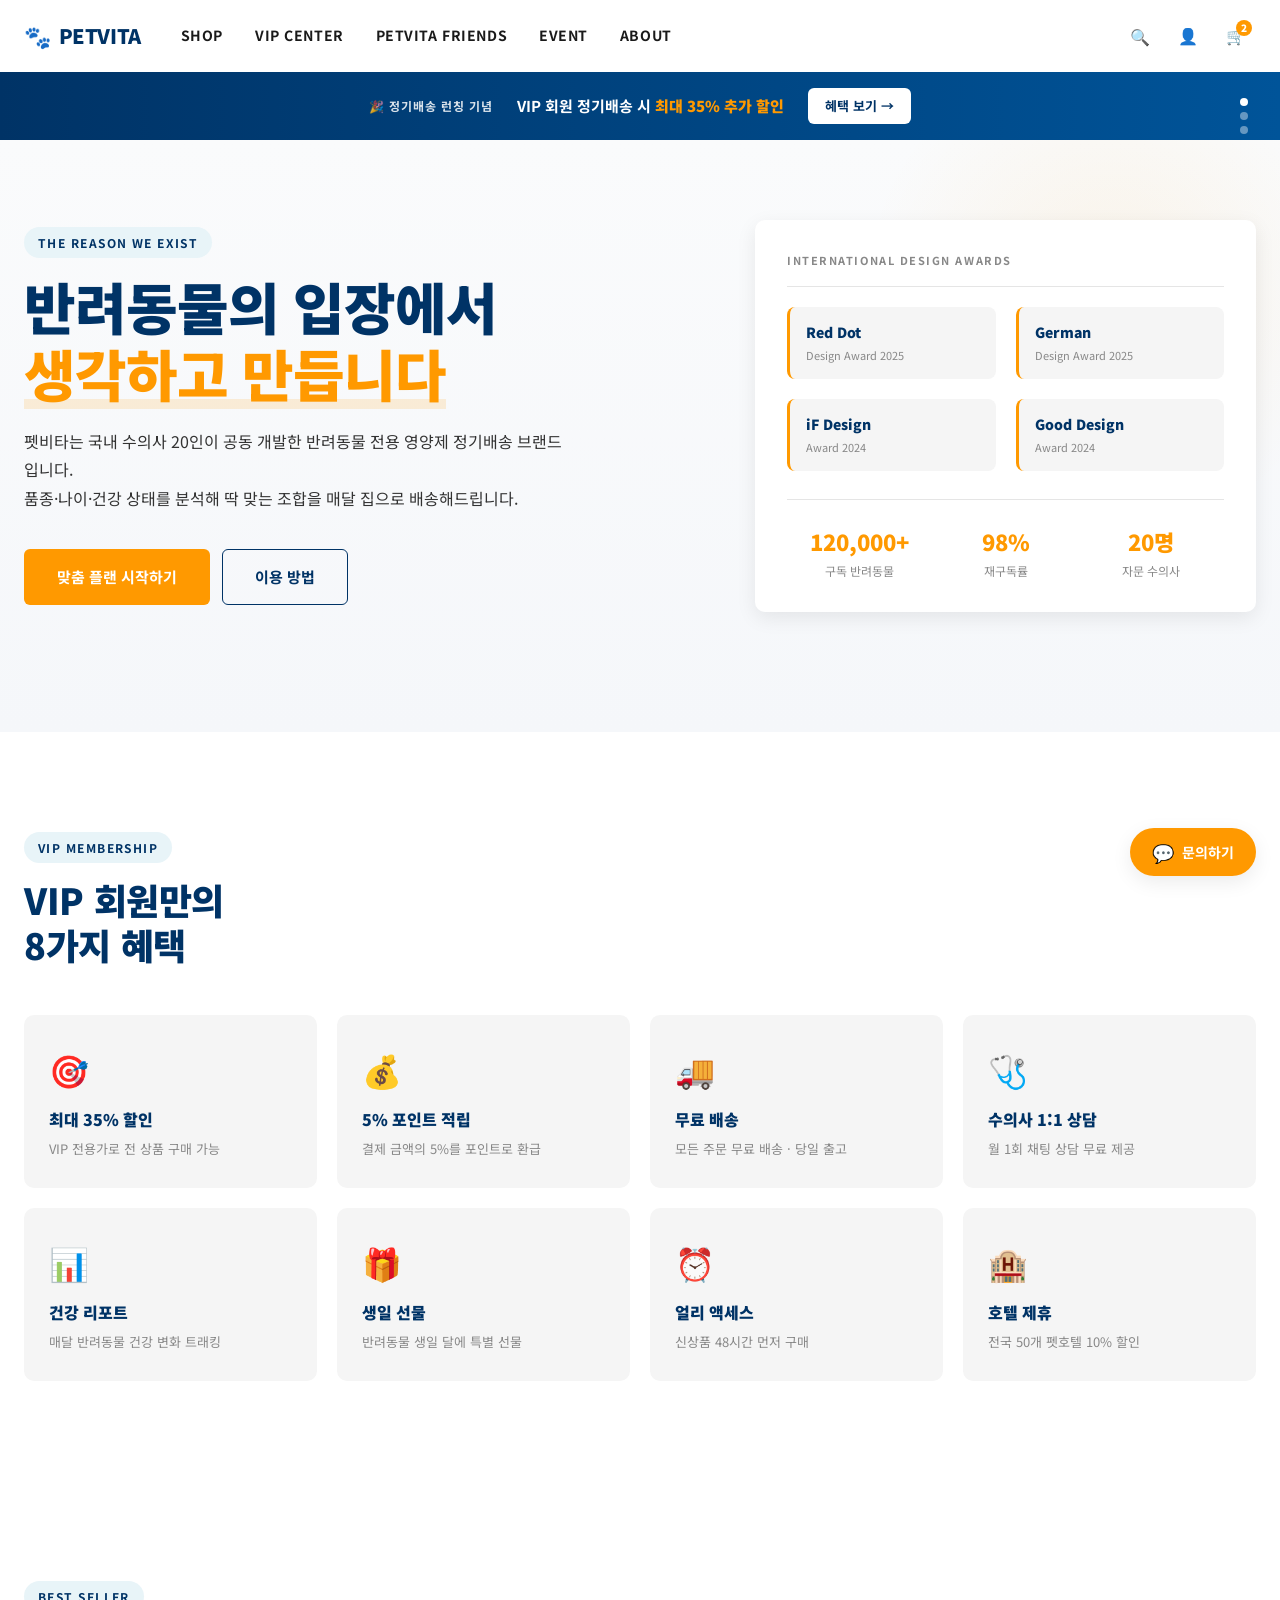
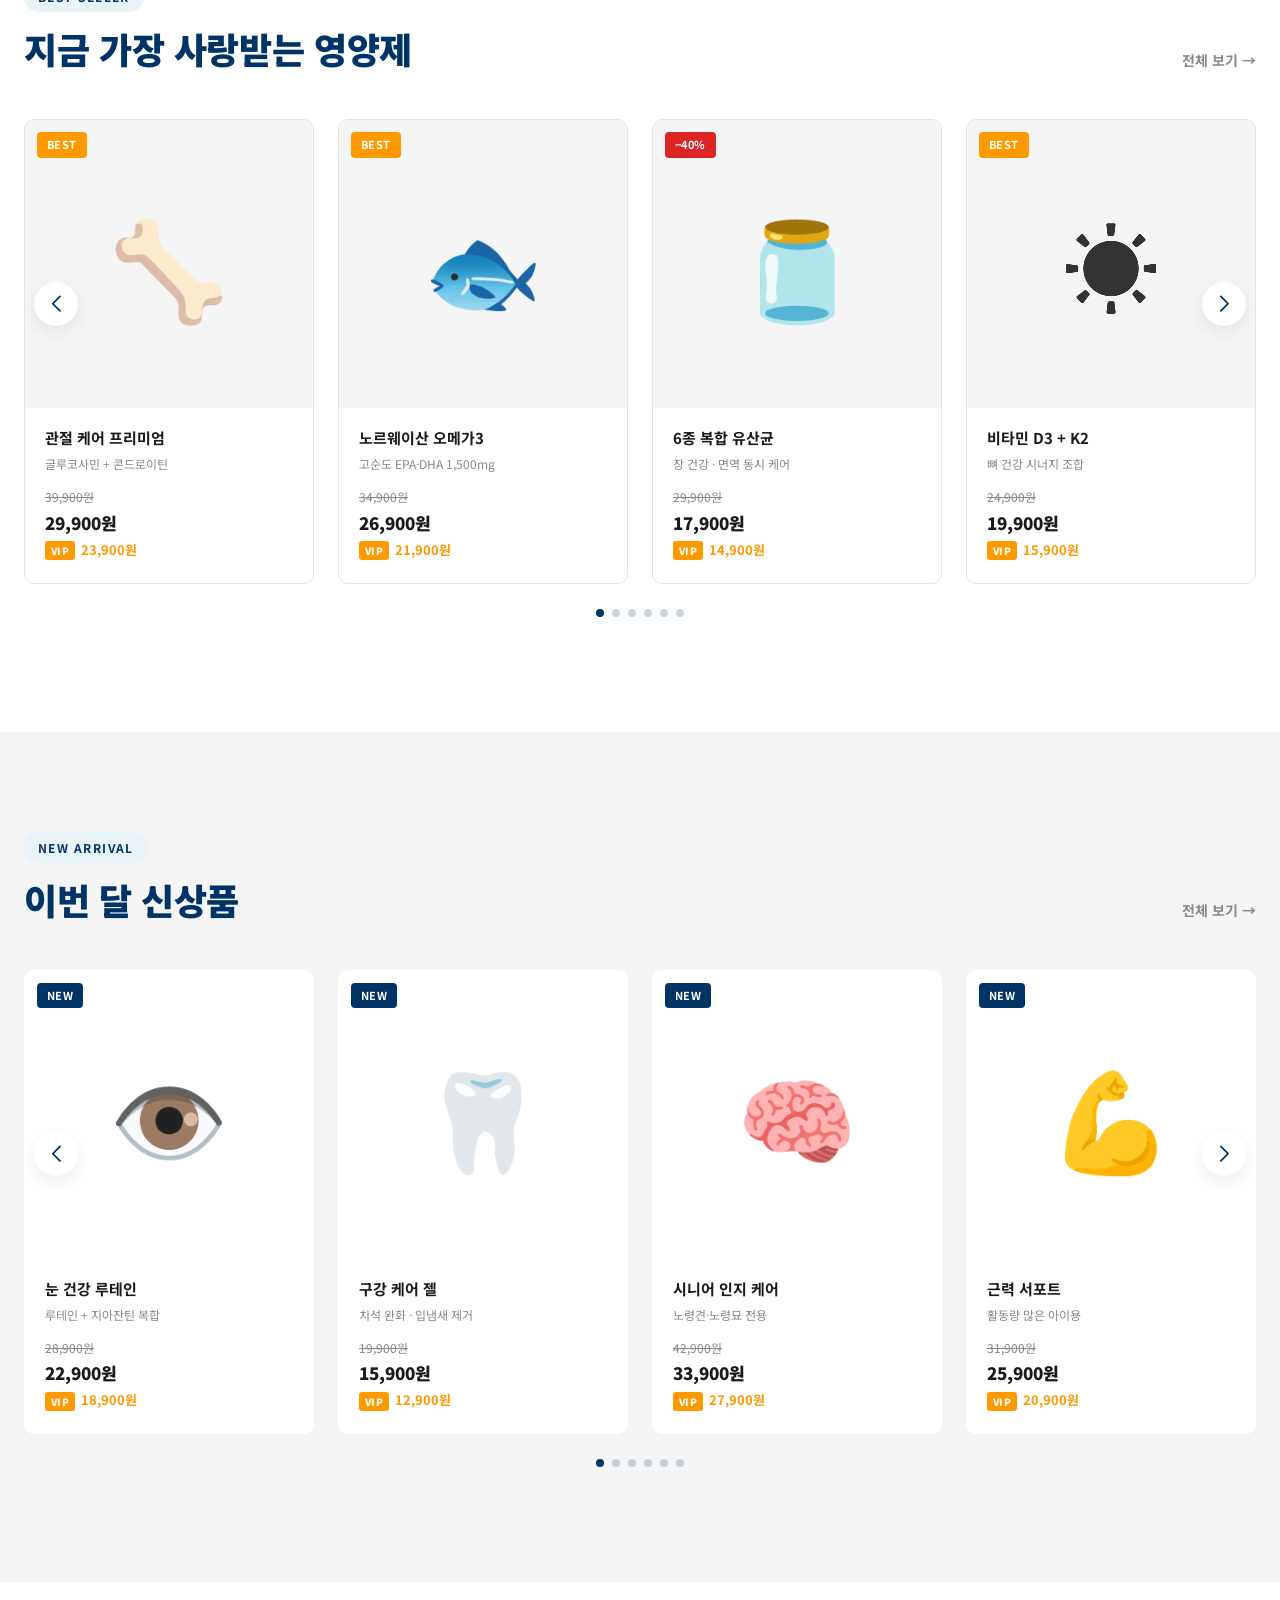
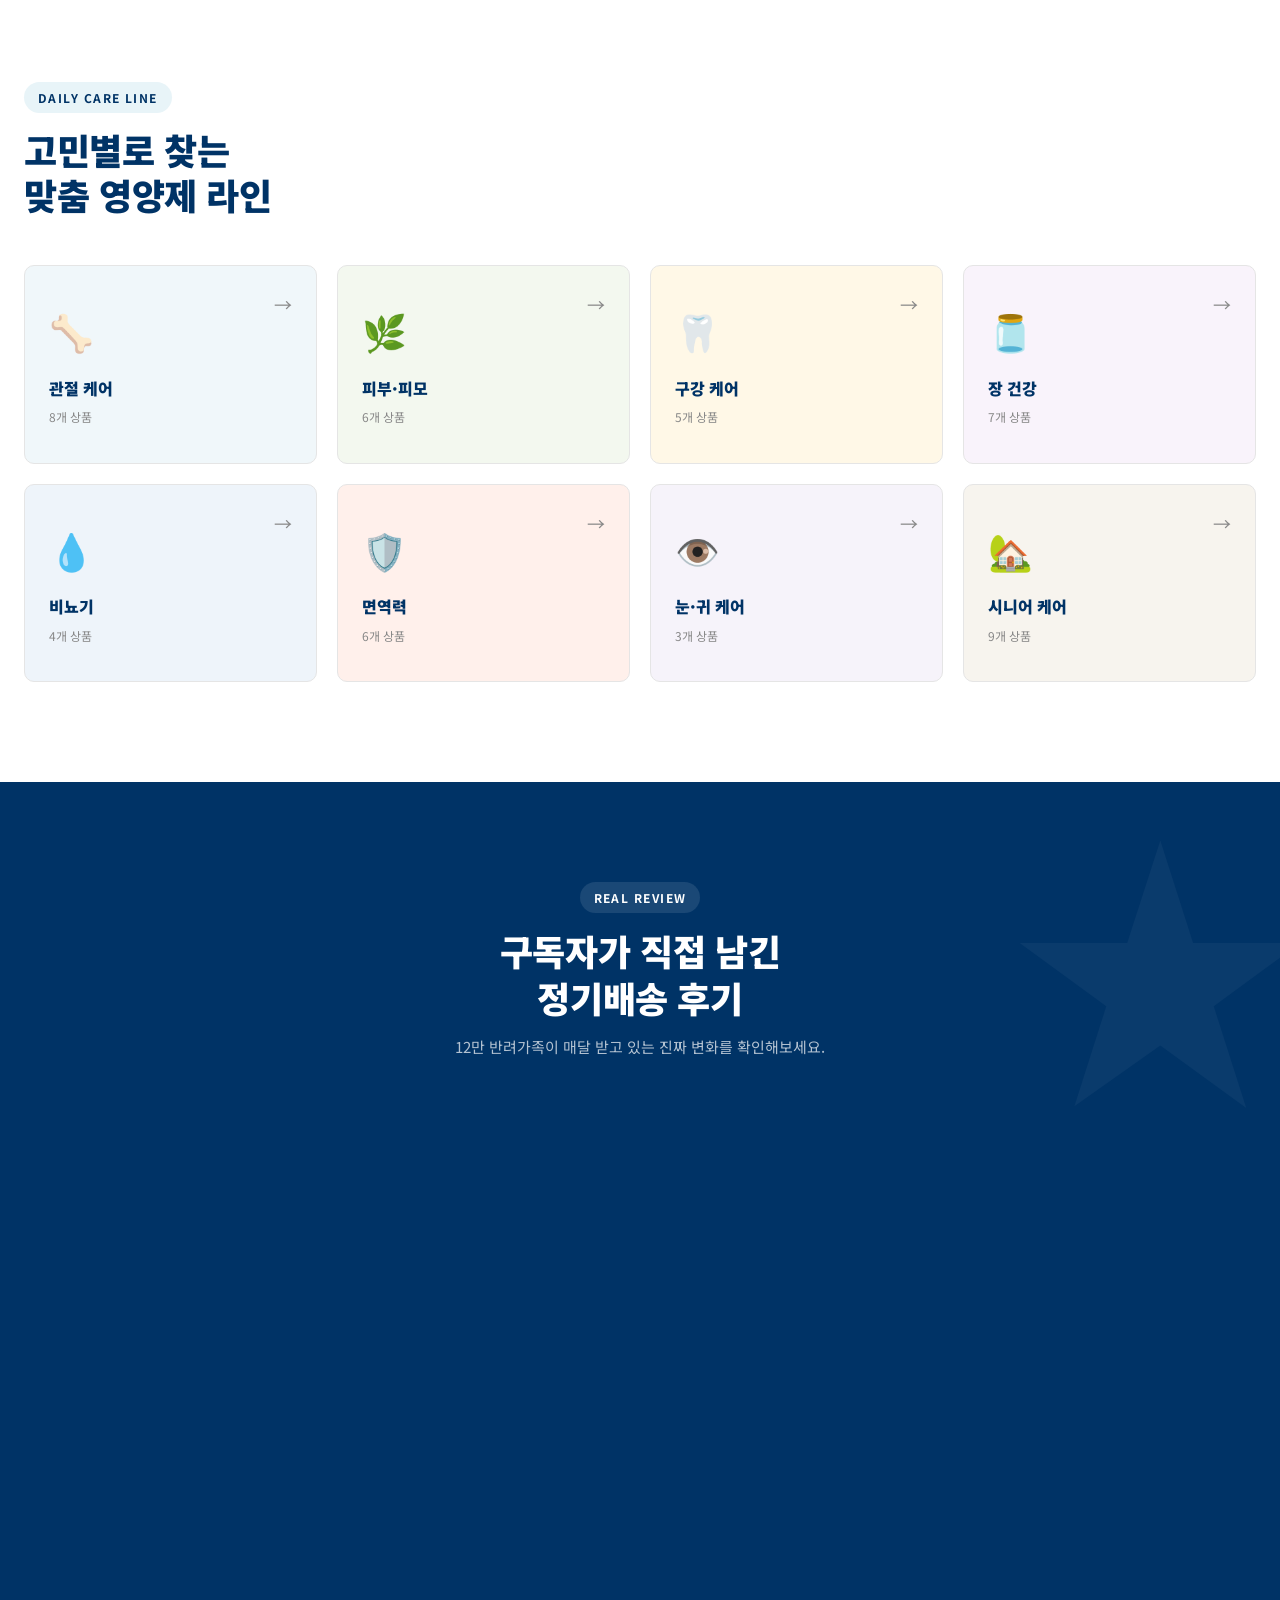
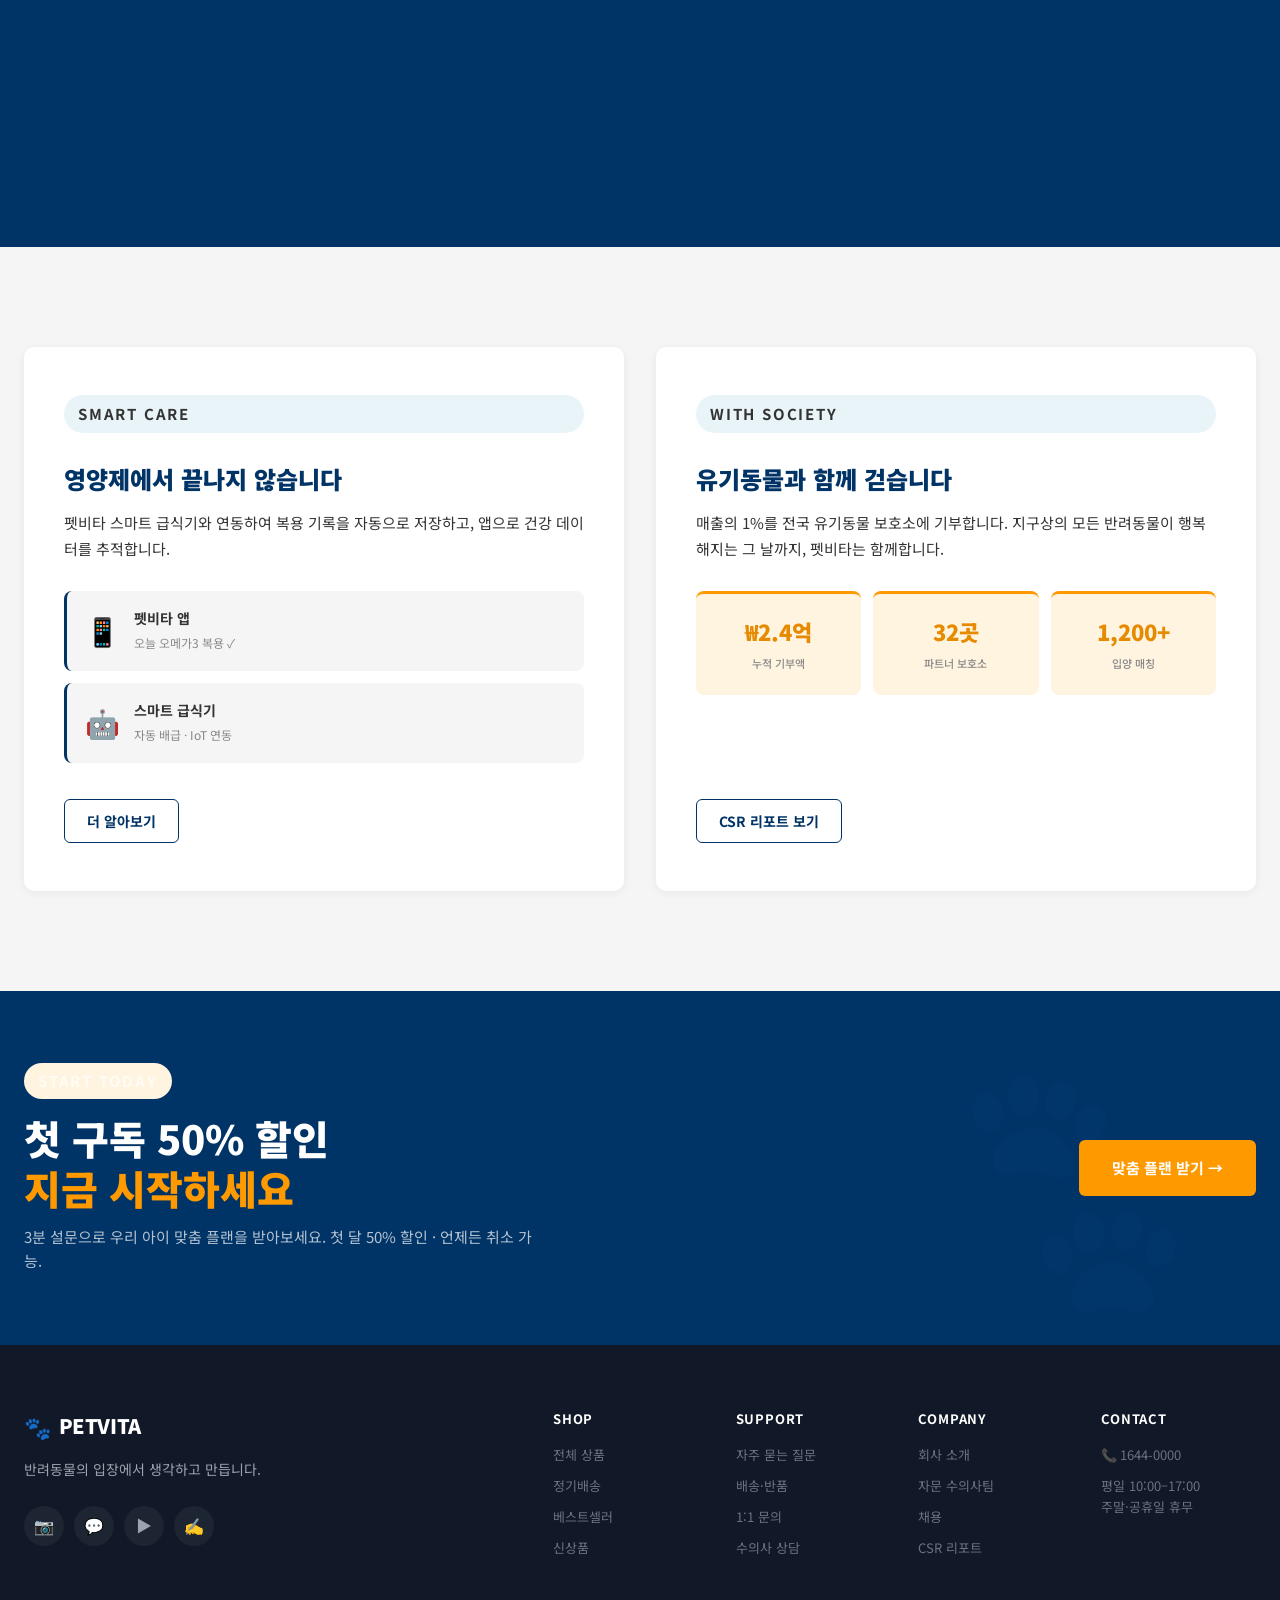
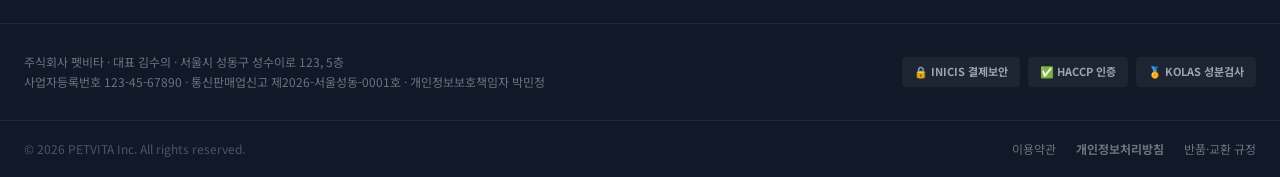
==== commit d8c79e53: "Add inquiry modal and 3-column testimonials scroll on v2 - 전역 플로팅 문의 버튼 + 모달 + 폼 검증 + localStorage 시" ====
--- a/v2/index.html
+++ b/v2/index.html
@@ -499,86 +499,130 @@
   </section>
 
   <!-- ============================================
-       08. REVIEW SLIDER
+       08. REVIEWS — 3-column vertical infinite scroll
        ============================================ -->
   <section class="reviews">
-    <div class="container">
-      <div class="section-header">
+    <div class="container reviews__inner">
+      <div class="section-header section-header--center">
         <p class="eyebrow">REAL REVIEW</p>
         <h2 class="section-title">구독자가 직접 남긴<br />정기배송 후기</h2>
-      </div>
-
-      <div class="swiper review-swiper">
-        <div class="swiper-wrapper">
-
-          <div class="swiper-slide">
+        <p class="reviews__desc">12만 반려가족이 매달 받고 있는 진짜 변화를 확인해보세요.</p>
+      </div>
+
+      <div class="review-cols">
+        <div class="review-col review-col--1">
+          <div class="review-col__track">
             <article class="review">
               <div class="review__stars">★★★★★</div>
               <p class="review__text">노견이라 걱정 많았는데 3개월 구독 후 훨씬 활발해졌어요. 계단도 혼자 오릅니다.</p>
               <div class="review__meta">
-                <strong>김**</strong>
-                <span>비글 13세 · 정기배송 5회차</span>
-              </div>
-            </article>
-          </div>
-
-          <div class="swiper-slide">
+                <div class="review__avatar review__avatar--beagle" aria-hidden="true">🐶</div>
+                <div>
+                  <strong>김**</strong>
+                  <span>비글 13세 · 정기배송 5회차</span>
+                </div>
+              </div>
+            </article>
+            <article class="review">
+              <div class="review__stars">★★★★★</div>
+              <p class="review__text">소분 포장이 편해요. 매일 한 봉지씩 주면 되니 빠트릴 일이 없습니다.</p>
+              <div class="review__meta">
+                <div class="review__avatar review__avatar--pom" aria-hidden="true">🐕</div>
+                <div>
+                  <strong>최**</strong>
+                  <span>포메라니안 4세 · 정기배송 12회차</span>
+                </div>
+              </div>
+            </article>
+            <article class="review">
+              <div class="review__stars">★★★★★</div>
+              <p class="review__text">비뇨기 재발로 고생했는데 크랜베리 영양제 넣고부터 6개월째 깨끗합니다.</p>
+              <div class="review__meta">
+                <div class="review__avatar review__avatar--cat" aria-hidden="true">🐈</div>
+                <div>
+                  <strong>윤**</strong>
+                  <span>먼치킨 6세 · 정기배송 9회차</span>
+                </div>
+              </div>
+            </article>
+          </div>
+        </div>
+
+        <div class="review-col review-col--2">
+          <div class="review-col__track">
             <article class="review">
               <div class="review__stars">★★★★★</div>
               <p class="review__text">밥 안 먹던 고양이가 유산균 추가 후 소화도 잘 되고 털 윤기가 돌아왔습니다.</p>
               <div class="review__meta">
-                <strong>박**</strong>
-                <span>러시안블루 5세 · 정기배송 8회차</span>
-              </div>
-            </article>
-          </div>
-
-          <div class="swiper-slide">
+                <div class="review__avatar review__avatar--russian" aria-hidden="true">🐱</div>
+                <div>
+                  <strong>박**</strong>
+                  <span>러시안블루 5세 · 정기배송 8회차</span>
+                </div>
+              </div>
+            </article>
+            <article class="review">
+              <div class="review__stars">★★★★★</div>
+              <p class="review__text">슬개골 탈구 3단계 진단 이후 관절 영양제 구독 중. 수술 없이 버티고 있어요.</p>
+              <div class="review__meta">
+                <div class="review__avatar review__avatar--poodle" aria-hidden="true">🐩</div>
+                <div>
+                  <strong>정**</strong>
+                  <span>푸들 7세 · 정기배송 15회차</span>
+                </div>
+              </div>
+            </article>
+            <article class="review">
+              <div class="review__stars">★★★★★</div>
+              <p class="review__text">계절성 가려움이 심했는데 알레르기 케어 시작하고 눈에 띄게 줄었어요. 긁는 횟수가 확 떨어졌습니다.</p>
+              <div class="review__meta">
+                <div class="review__avatar review__avatar--retriever" aria-hidden="true">🦮</div>
+                <div>
+                  <strong>강**</strong>
+                  <span>리트리버 5세 · 정기배송 7회차</span>
+                </div>
+              </div>
+            </article>
+          </div>
+        </div>
+
+        <div class="review-col review-col--3">
+          <div class="review-col__track">
             <article class="review">
               <div class="review__stars">★★★★★</div>
               <p class="review__text">수의사 상담에서 예상치 못한 결핍 성분을 발견. 정말 세심하게 분석해줍니다.</p>
               <div class="review__meta">
-                <strong>이**</strong>
-                <span>말티즈 2세 · 정기배송 3회차</span>
-              </div>
-            </article>
-          </div>
-
-          <div class="swiper-slide">
-            <article class="review">
-              <div class="review__stars">★★★★★</div>
-              <p class="review__text">소분 포장이 편해요. 매일 한 봉지씩 주면 되니 빠트릴 일이 없습니다.</p>
-              <div class="review__meta">
-                <strong>최**</strong>
-                <span>포메라니안 4세 · 정기배송 12회차</span>
-              </div>
-            </article>
-          </div>
-
-          <div class="swiper-slide">
-            <article class="review">
-              <div class="review__stars">★★★★★</div>
-              <p class="review__text">슬개골 탈구 3단계 진단 이후 관절 영양제 구독 중. 수술 없이 버티고 있어요.</p>
-              <div class="review__meta">
-                <strong>정**</strong>
-                <span>푸들 7세 · 정기배송 15회차</span>
-              </div>
-            </article>
-          </div>
-
-          <div class="swiper-slide">
+                <div class="review__avatar review__avatar--malt" aria-hidden="true">🐕‍🦺</div>
+                <div>
+                  <strong>이**</strong>
+                  <span>말티즈 2세 · 정기배송 3회차</span>
+                </div>
+              </div>
+            </article>
             <article class="review">
               <div class="review__stars">★★★★☆</div>
               <p class="review__text">배송도 정확하고 건강 리포트 앱이 정말 유용합니다. 매달 기다려져요.</p>
               <div class="review__meta">
-                <strong>한**</strong>
-                <span>시바견 3세 · 정기배송 6회차</span>
-              </div>
-            </article>
-          </div>
-
-        </div>
-        <div class="swiper-pagination"></div>
+                <div class="review__avatar review__avatar--shiba" aria-hidden="true">🐕</div>
+                <div>
+                  <strong>한**</strong>
+                  <span>시바견 3세 · 정기배송 6회차</span>
+                </div>
+              </div>
+            </article>
+            <article class="review">
+              <div class="review__stars">★★★★★</div>
+              <p class="review__text">눈물 자국이 고민이었는데 루테인 복용 2개월차에 확실히 밝아졌어요.</p>
+              <div class="review__meta">
+                <div class="review__avatar review__avatar--scottish" aria-hidden="true">😺</div>
+                <div>
+                  <strong>서**</strong>
+                  <span>스코티시폴드 2세 · 정기배송 4회차</span>
+                </div>
+              </div>
+            </article>
+          </div>
+        </div>
       </div>
     </div>
   </section>
@@ -680,7 +724,7 @@
           <strong>SUPPORT</strong>
           <a href="#">자주 묻는 질문</a>
           <a href="#">배송·반품</a>
-          <a href="#">1:1 문의</a>
+          <a href="#" data-inquiry-open>1:1 문의</a>
           <a href="#">수의사 상담</a>
         </div>
         <div>
@@ -725,6 +769,62 @@
     </div>
   </footer>
 
+  <!-- ============================================
+       12. INQUIRY — FAB · Modal · Toast
+       ============================================ -->
+  <button type="button" class="inquiry-fab" id="inquiryFab" aria-label="문의하기" data-inquiry-open>
+    <span class="inquiry-fab__icon" aria-hidden="true">💬</span>
+    <span class="inquiry-fab__label">문의하기</span>
+  </button>
+
+  <div class="inquiry-modal" id="inquiryModal" role="dialog" aria-modal="true"
+       aria-labelledby="inquiryModalTitle" hidden>
+    <div class="inquiry-modal__backdrop" data-close></div>
+    <div class="inquiry-modal__panel" role="document">
+      <button type="button" class="inquiry-modal__close" data-close aria-label="닫기">×</button>
+
+      <div class="inquiry-modal__view" data-view="form">
+        <p class="eyebrow">CONTACT</p>
+        <h2 class="inquiry-modal__title" id="inquiryModalTitle">문의하기</h2>
+        <p class="inquiry-modal__subtitle">궁금한 점을 남겨주세요. 영업일 기준 1일 내 회신드립니다.</p>
+        <form class="inquiry-form" id="inquiryForm" novalidate>
+          <label class="inquiry-form__field">
+            <span class="inquiry-form__label">이름 <em>*</em></span>
+            <input type="text" name="name" required maxlength="40" autocomplete="name" />
+            <span class="inquiry-form__error" data-error-for="name"></span>
+          </label>
+          <label class="inquiry-form__field">
+            <span class="inquiry-form__label">연락처 <em>*</em></span>
+            <input type="text" name="contact" required maxlength="60"
+                   placeholder="010-0000-0000 또는 이메일" autocomplete="tel" />
+            <span class="inquiry-form__error" data-error-for="contact"></span>
+          </label>
+          <label class="inquiry-form__field">
+            <span class="inquiry-form__label">문의 내용 <em>*</em></span>
+            <textarea name="message" required maxlength="1000" rows="5"
+                      placeholder="반려동물 정보나 궁금하신 내용을 편하게 적어주세요."></textarea>
+            <span class="inquiry-form__error" data-error-for="message"></span>
+          </label>
+          <button type="submit" class="btn btn--primary btn--lg inquiry-form__submit">문의 보내기</button>
+        </form>
+      </div>
+
+      <div class="inquiry-modal__view" data-view="success" hidden>
+        <div class="inquiry-success">
+          <div class="inquiry-success__icon" aria-hidden="true">✓</div>
+          <h2 class="inquiry-success__title">문의가 접수되었습니다</h2>
+          <p class="inquiry-success__desc">빠른 시일 내 남겨주신 연락처로 회신드리겠습니다.</p>
+          <button type="button" class="btn btn--primary" data-close>확인</button>
+        </div>
+      </div>
+    </div>
+  </div>
+
+  <div class="toast" id="inquiryToast" role="status" aria-live="polite" hidden>
+    <span class="toast__icon" aria-hidden="true">✓</span>
+    <span>문의가 정상적으로 접수되었습니다.</span>
+  </div>
+
   <script src="https://cdn.jsdelivr.net/npm/swiper@11/swiper-bundle.min.js"></script>
   <script src="script.js"></script>
 </body>
--- a/v2/styles.css
+++ b/v2/styles.css
@@ -686,30 +686,90 @@
 }
 .reviews .eyebrow { background: rgba(255,255,255,.1); color: #fff; }
 .reviews .section-title { color: #fff; position: relative; z-index: 1; }
-
-.review-swiper { padding-bottom: 50px !important; }
+.reviews__desc {
+  margin-top: 14px;
+  color: rgba(255,255,255,.7);
+  font-size: 15px;
+  position: relative;
+  z-index: 1;
+}
+
+.section-header--center { text-align: center; }
+.section-header--center .section-title { line-height: 1.3; }
+
+/* ---- 3-column vertical infinite scroll ---- */
+.review-cols {
+  display: flex;
+  justify-content: center;
+  gap: 24px;
+  margin-top: 48px;
+  max-height: 640px;
+  overflow: hidden;
+  mask-image: linear-gradient(to bottom, transparent, #000 12%, #000 88%, transparent);
+  -webkit-mask-image: linear-gradient(to bottom, transparent, #000 12%, #000 88%, transparent);
+  position: relative;
+  z-index: 1;
+}
+
+.review-col {
+  flex: 1 1 0;
+  max-width: 340px;
+  min-width: 0;
+}
+.review-col--2 { display: none; }
+.review-col--3 { display: none; }
+
+.review-col__track {
+  display: flex;
+  flex-direction: column;
+  gap: 24px;
+  padding-bottom: 24px;
+  will-change: transform;
+  animation: review-scroll var(--scroll-dur, 30s) linear infinite;
+}
+.review-col--1 .review-col__track { --scroll-dur: 28s; }
+.review-col--2 .review-col__track { --scroll-dur: 36s; }
+.review-col--3 .review-col__track { --scroll-dur: 32s; }
+
+.review-cols:hover .review-col__track { animation-play-state: paused; }
+
+@keyframes review-scroll {
+  from { transform: translateY(0); }
+  to   { transform: translateY(-50%); }
+}
+@media (prefers-reduced-motion: reduce) {
+  .review-col__track { animation: none; }
+  .review-cols {
+    max-height: none;
+    mask-image: none;
+    -webkit-mask-image: none;
+  }
+}
+
 .review {
   background: #fff;
   border-radius: var(--radius-card);
-  padding: 32px;
-  height: 100%;
+  padding: 28px;
   display: flex;
   flex-direction: column;
   gap: 16px;
+  box-shadow: 0 10px 30px rgba(0,0,0,.12);
 }
 .review__stars {
   color: var(--accent);
-  font-size: 18px;
+  font-size: 16px;
   letter-spacing: 2px;
 }
 .review__text {
-  font-size: 15px;
-  line-height: 1.75;
+  font-size: 14px;
+  line-height: 1.7;
   color: var(--text-body);
-  flex: 1;
 }
 .review__meta {
-  padding-top: 16px;
+  display: flex;
+  align-items: center;
+  gap: 12px;
+  padding-top: 14px;
   border-top: 1px solid var(--border);
 }
 .review__meta strong {
@@ -717,17 +777,32 @@
   font-size: 14px;
   font-weight: 700;
   color: var(--primary);
+  line-height: 1.3;
 }
 .review__meta span {
   font-size: 12px;
   color: var(--text-muted);
 }
-
-.reviews .swiper-pagination-bullet {
-  background: #fff;
-  opacity: .3;
-}
-.reviews .swiper-pagination-bullet-active { opacity: 1; }
+.review__avatar {
+  flex-shrink: 0;
+  width: 40px;
+  height: 40px;
+  display: flex;
+  align-items: center;
+  justify-content: center;
+  border-radius: 50%;
+  background: var(--primary-light);
+  color: var(--primary);
+  font-size: 20px;
+  line-height: 1;
+}
+.review__avatar--cat,
+.review__avatar--russian,
+.review__avatar--scottish { background: var(--accent-light); }
+.review__avatar--poodle,
+.review__avatar--malt { background: #F0E6F6; }
+.review__avatar--retriever,
+.review__avatar--shiba { background: #FFF0E0; }
 
 /* =====================================================
    09. PHILOSOPHY (IoT + CSR)
@@ -989,8 +1064,236 @@
 }
 
 /* =====================================================
+   INQUIRY — FAB · Modal · Form · Success · Toast
+   ===================================================== */
+
+/* ---- Floating trigger ---- */
+.inquiry-fab {
+  position: fixed;
+  right: 24px;
+  bottom: 24px;
+  z-index: 90;
+  display: inline-flex;
+  align-items: center;
+  gap: 8px;
+  padding: 14px 22px;
+  background: var(--accent);
+  color: #fff;
+  font-weight: 700;
+  font-size: 14px;
+  border-radius: 999px;
+  box-shadow: var(--shadow-md);
+  transition: all var(--transition);
+}
+.inquiry-fab:hover {
+  background: var(--accent-dark);
+  transform: translateY(-2px);
+  box-shadow: 0 10px 28px rgba(255,153,0,.35);
+}
+.inquiry-fab__icon { font-size: 18px; line-height: 1; }
+
+/* ---- Modal ---- */
+.inquiry-modal {
+  position: fixed;
+  inset: 0;
+  z-index: 100;
+  display: none;
+  align-items: center;
+  justify-content: center;
+  padding: 24px;
+}
+.inquiry-modal.is-open { display: flex; }
+
+.inquiry-modal__backdrop {
+  position: absolute;
+  inset: 0;
+  background: rgba(0, 0, 0, .55);
+  animation: inquiry-fade-in var(--transition);
+}
+
+.inquiry-modal__panel {
+  position: relative;
+  width: 100%;
+  max-width: 480px;
+  max-height: calc(100vh - 48px);
+  overflow-y: auto;
+  background: #fff;
+  border-radius: var(--radius-card);
+  padding: 44px 36px 36px;
+  box-shadow: var(--shadow-lg);
+  animation: inquiry-panel-in var(--transition);
+}
+
+.inquiry-modal__close {
+  position: absolute;
+  top: 12px;
+  right: 12px;
+  width: 36px;
+  height: 36px;
+  border-radius: 50%;
+  font-size: 22px;
+  color: var(--text-muted);
+  transition: all var(--transition);
+}
+.inquiry-modal__close:hover {
+  background: var(--bg-alt);
+  color: var(--primary);
+}
+
+.inquiry-modal__title {
+  font-size: 24px;
+  font-weight: 900;
+  color: var(--primary);
+  line-height: 1.3;
+  margin-top: 4px;
+}
+.inquiry-modal__subtitle {
+  font-size: 14px;
+  color: var(--text-muted);
+  margin-top: 10px;
+  margin-bottom: 24px;
+}
+
+/* ---- Form ---- */
+.inquiry-form { display: flex; flex-direction: column; gap: 18px; }
+.inquiry-form__field { display: flex; flex-direction: column; gap: 8px; }
+.inquiry-form__label {
+  font-size: 13px;
+  font-weight: 700;
+  color: var(--text-body);
+}
+.inquiry-form__label em {
+  color: var(--accent-dark);
+  font-style: normal;
+  margin-left: 2px;
+}
+.inquiry-form input,
+.inquiry-form textarea {
+  width: 100%;
+  padding: 0 14px;
+  font-family: inherit;
+  font-size: 14px;
+  color: var(--text-body);
+  background: #fff;
+  border: 1px solid var(--border);
+  border-radius: var(--radius-input);
+  transition: border-color var(--transition);
+}
+.inquiry-form input { height: 48px; }
+.inquiry-form textarea {
+  min-height: 120px;
+  padding: 12px 14px;
+  line-height: 1.6;
+  resize: vertical;
+}
+.inquiry-form input:focus,
+.inquiry-form textarea:focus {
+  outline: none;
+  border-color: var(--primary);
+}
+.inquiry-form__field.is-invalid input,
+.inquiry-form__field.is-invalid textarea {
+  border-color: #D64545;
+}
+.inquiry-form__error {
+  display: none;
+  font-size: 12px;
+  color: #D64545;
+}
+.inquiry-form__field.is-invalid .inquiry-form__error { display: block; }
+.inquiry-form__submit { width: 100%; margin-top: 6px; }
+
+/* ---- Success view ---- */
+.inquiry-success {
+  text-align: center;
+  padding: 20px 0 8px;
+}
+.inquiry-success__icon {
+  width: 72px;
+  height: 72px;
+  margin: 0 auto 20px;
+  display: flex;
+  align-items: center;
+  justify-content: center;
+  background: var(--primary-light);
+  color: var(--primary);
+  border-radius: 50%;
+  font-size: 36px;
+  font-weight: 700;
+}
+.inquiry-success__title {
+  font-size: 22px;
+  font-weight: 900;
+  color: var(--primary);
+  margin-bottom: 10px;
+}
+.inquiry-success__desc {
+  font-size: 14px;
+  color: var(--text-muted);
+  margin-bottom: 24px;
+}
+
+/* ---- Toast ---- */
+.toast {
+  position: fixed;
+  left: 50%;
+  bottom: 32px;
+  transform: translateX(-50%) translateY(16px);
+  z-index: 110;
+  display: inline-flex;
+  align-items: center;
+  gap: 8px;
+  padding: 14px 22px;
+  background: var(--primary);
+  color: #fff;
+  font-size: 14px;
+  font-weight: 500;
+  border-radius: var(--radius-btn);
+  box-shadow: var(--shadow-md);
+  opacity: 0;
+  transition: opacity var(--transition), transform var(--transition);
+  pointer-events: none;
+}
+.toast.is-visible {
+  opacity: 1;
+  transform: translateX(-50%) translateY(0);
+}
+.toast__icon {
+  display: inline-flex;
+  width: 20px;
+  height: 20px;
+  align-items: center;
+  justify-content: center;
+  background: var(--accent);
+  color: #fff;
+  border-radius: 50%;
+  font-size: 12px;
+  font-weight: 700;
+}
+
+/* ---- Modal animations ---- */
+@keyframes inquiry-fade-in {
+  from { opacity: 0; }
+  to   { opacity: 1; }
+}
+@keyframes inquiry-panel-in {
+  from { opacity: 0; transform: translateY(16px); }
+  to   { opacity: 1; transform: translateY(0); }
+}
+
+/* Hide FAB while modal is open so it doesn't overlap the panel */
+body.inquiry-open .inquiry-fab { display: none; }
+
+/* =====================================================
    RESPONSIVE
    ===================================================== */
+@media (min-width: 768px) {
+  .review-col--2 { display: block; }
+}
+@media (min-width: 1024px) {
+  .review-col--3 { display: block; }
+}
+
 @media (max-width: 1200px) {
   .vip__grid,
   .curation__grid { grid-template-columns: repeat(3, 1fr); }
@@ -1028,7 +1331,9 @@
   .curation-item { padding: 24px 20px; }
 
   .reviews { padding: 64px 0; }
-  .review { padding: 24px; }
+  .review-cols { max-height: 560px; gap: 16px; margin-top: 32px; }
+  .review-col { max-width: 320px; }
+  .review { padding: 22px; }
 
   .philosophy { padding: 64px 0; }
   .philosophy__block { padding: 32px 24px; }
@@ -1040,6 +1345,22 @@
   .footer__links { grid-template-columns: repeat(2, 1fr); gap: 24px; }
   .footer__info .container,
   .footer__bottom .container { flex-direction: column; align-items: flex-start; }
+
+  .inquiry-fab { right: 16px; bottom: 16px; padding: 12px 18px; font-size: 13px; }
+  .inquiry-modal { padding: 0; align-items: flex-end; }
+  .inquiry-modal__panel {
+    max-width: 100%;
+    max-height: 90vh;
+    border-radius: var(--radius-card) var(--radius-card) 0 0;
+    padding: 36px 24px 28px;
+    animation: inquiry-sheet-in var(--transition);
+  }
+  @keyframes inquiry-sheet-in {
+    from { transform: translateY(100%); }
+    to   { transform: translateY(0); }
+  }
+  .toast { left: 16px; right: 16px; bottom: 16px; transform: translateY(16px); }
+  .toast.is-visible { transform: translateY(0); }
 }
 
 @media (max-width: 480px) {
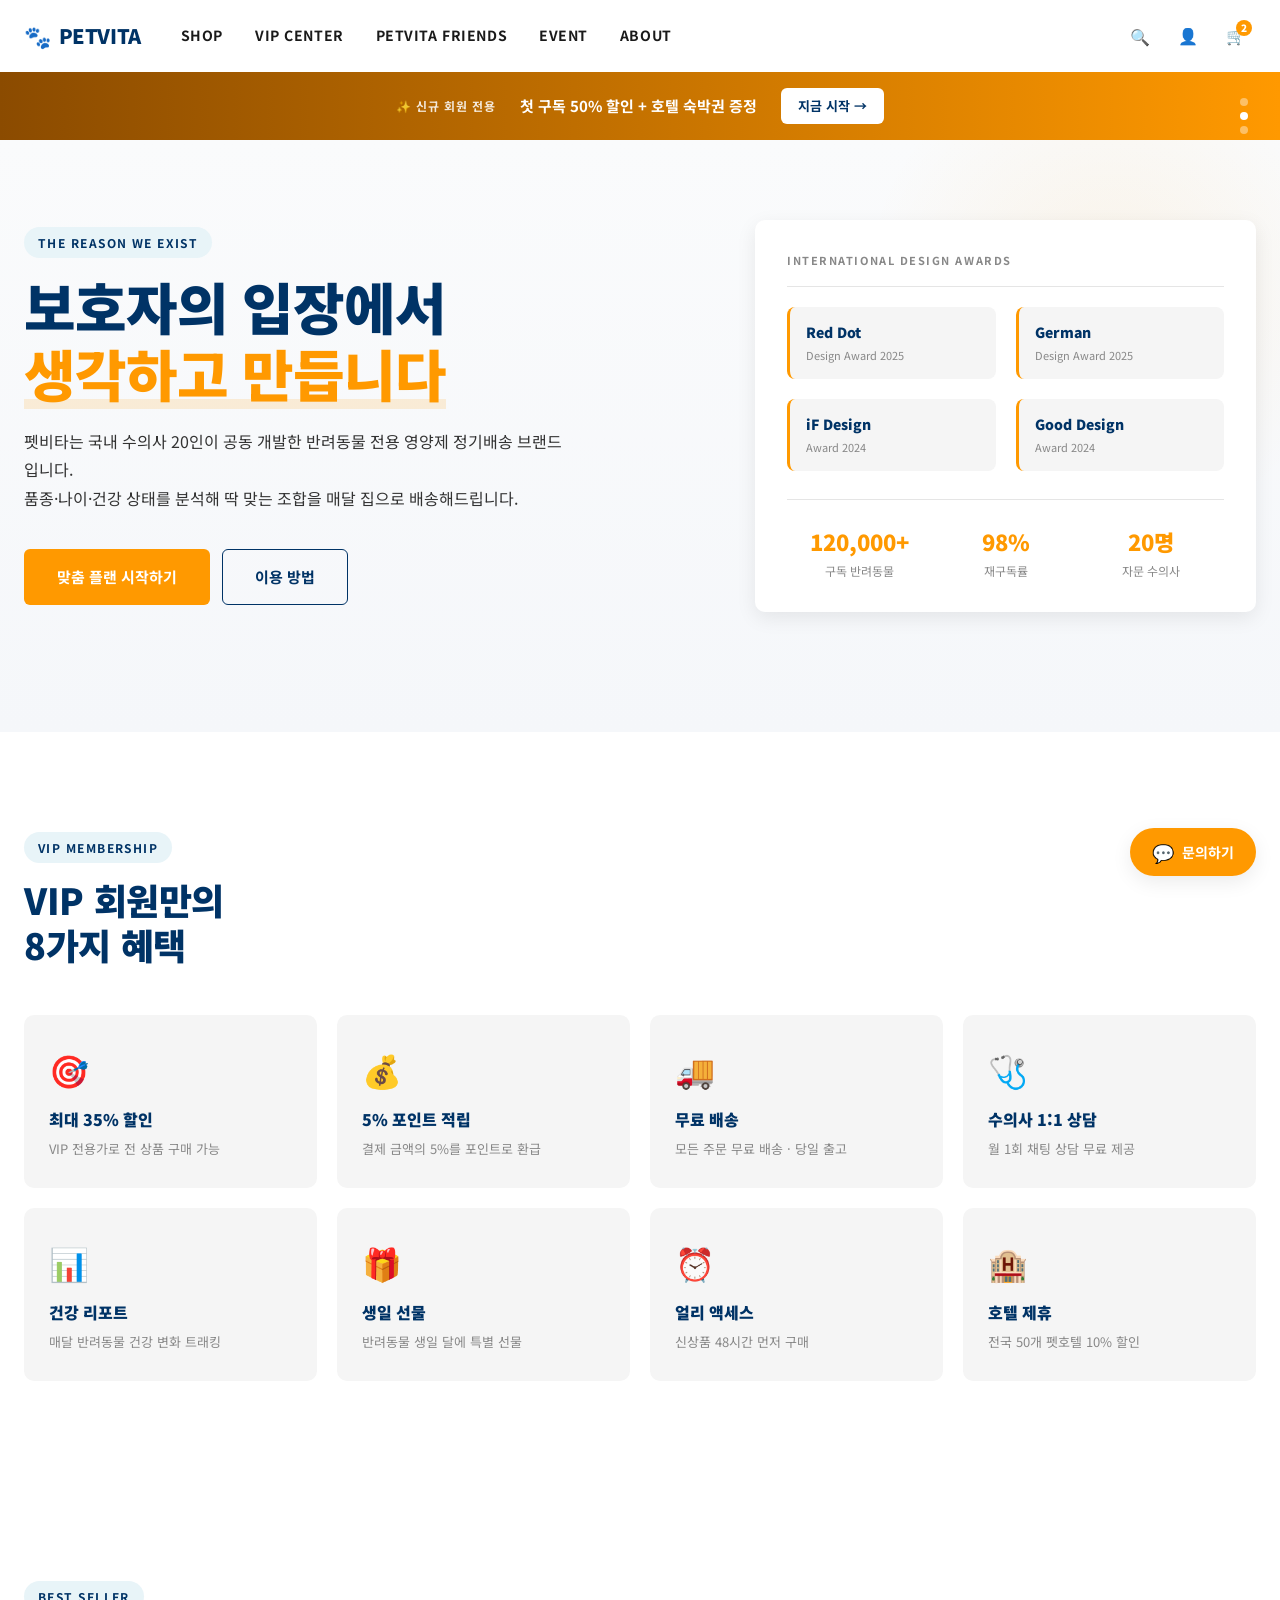
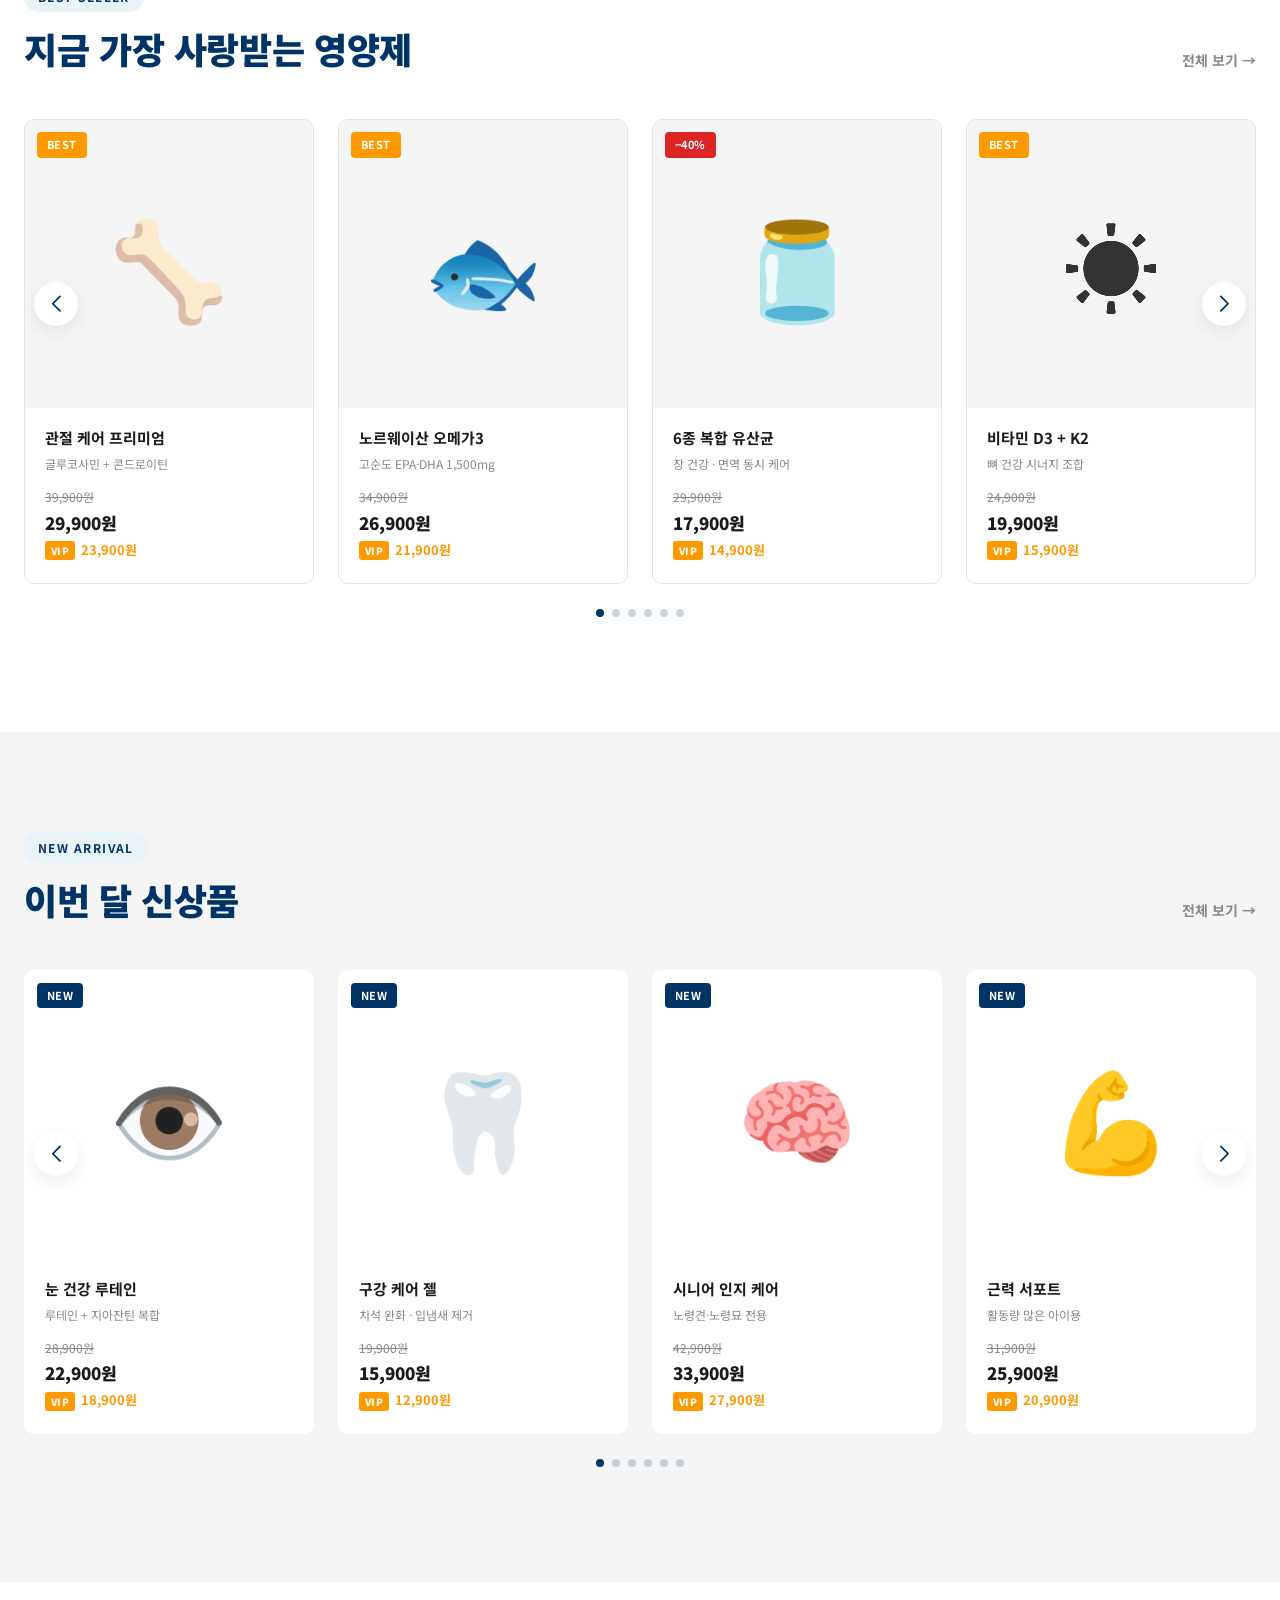
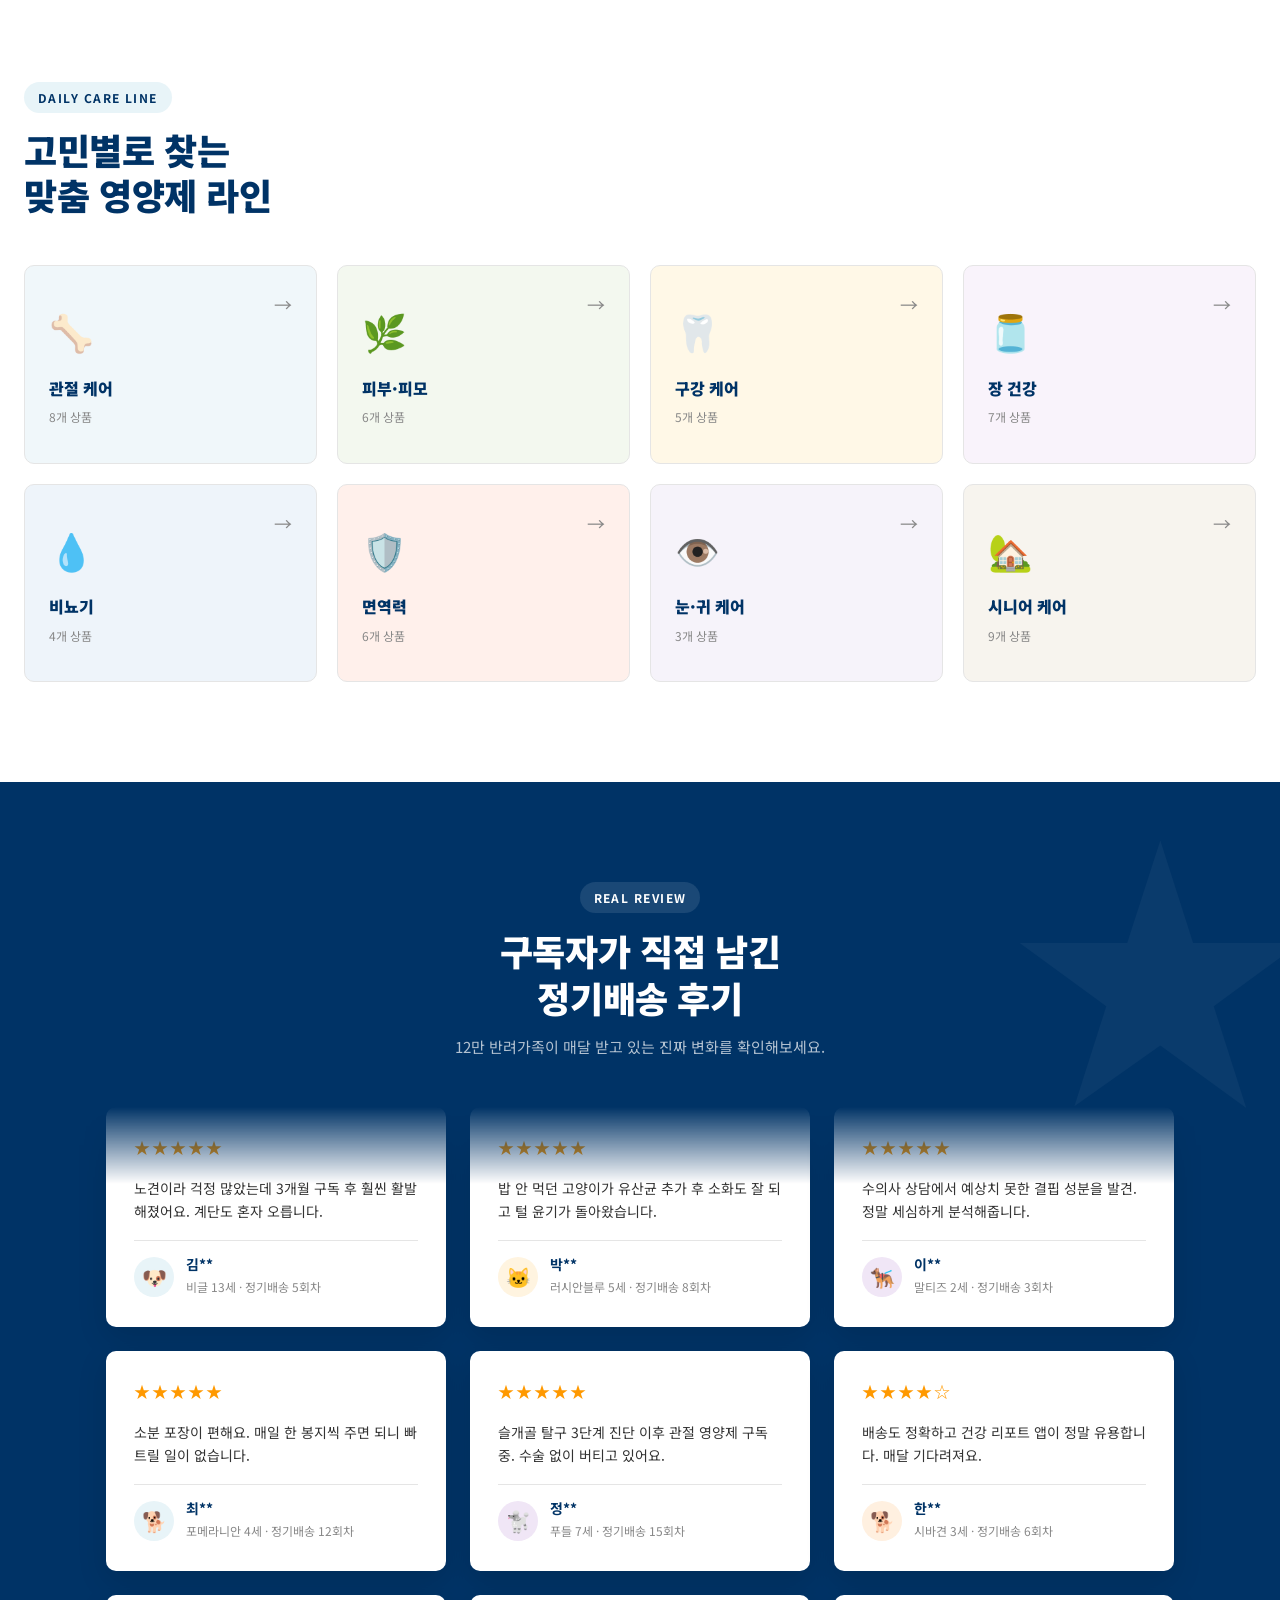
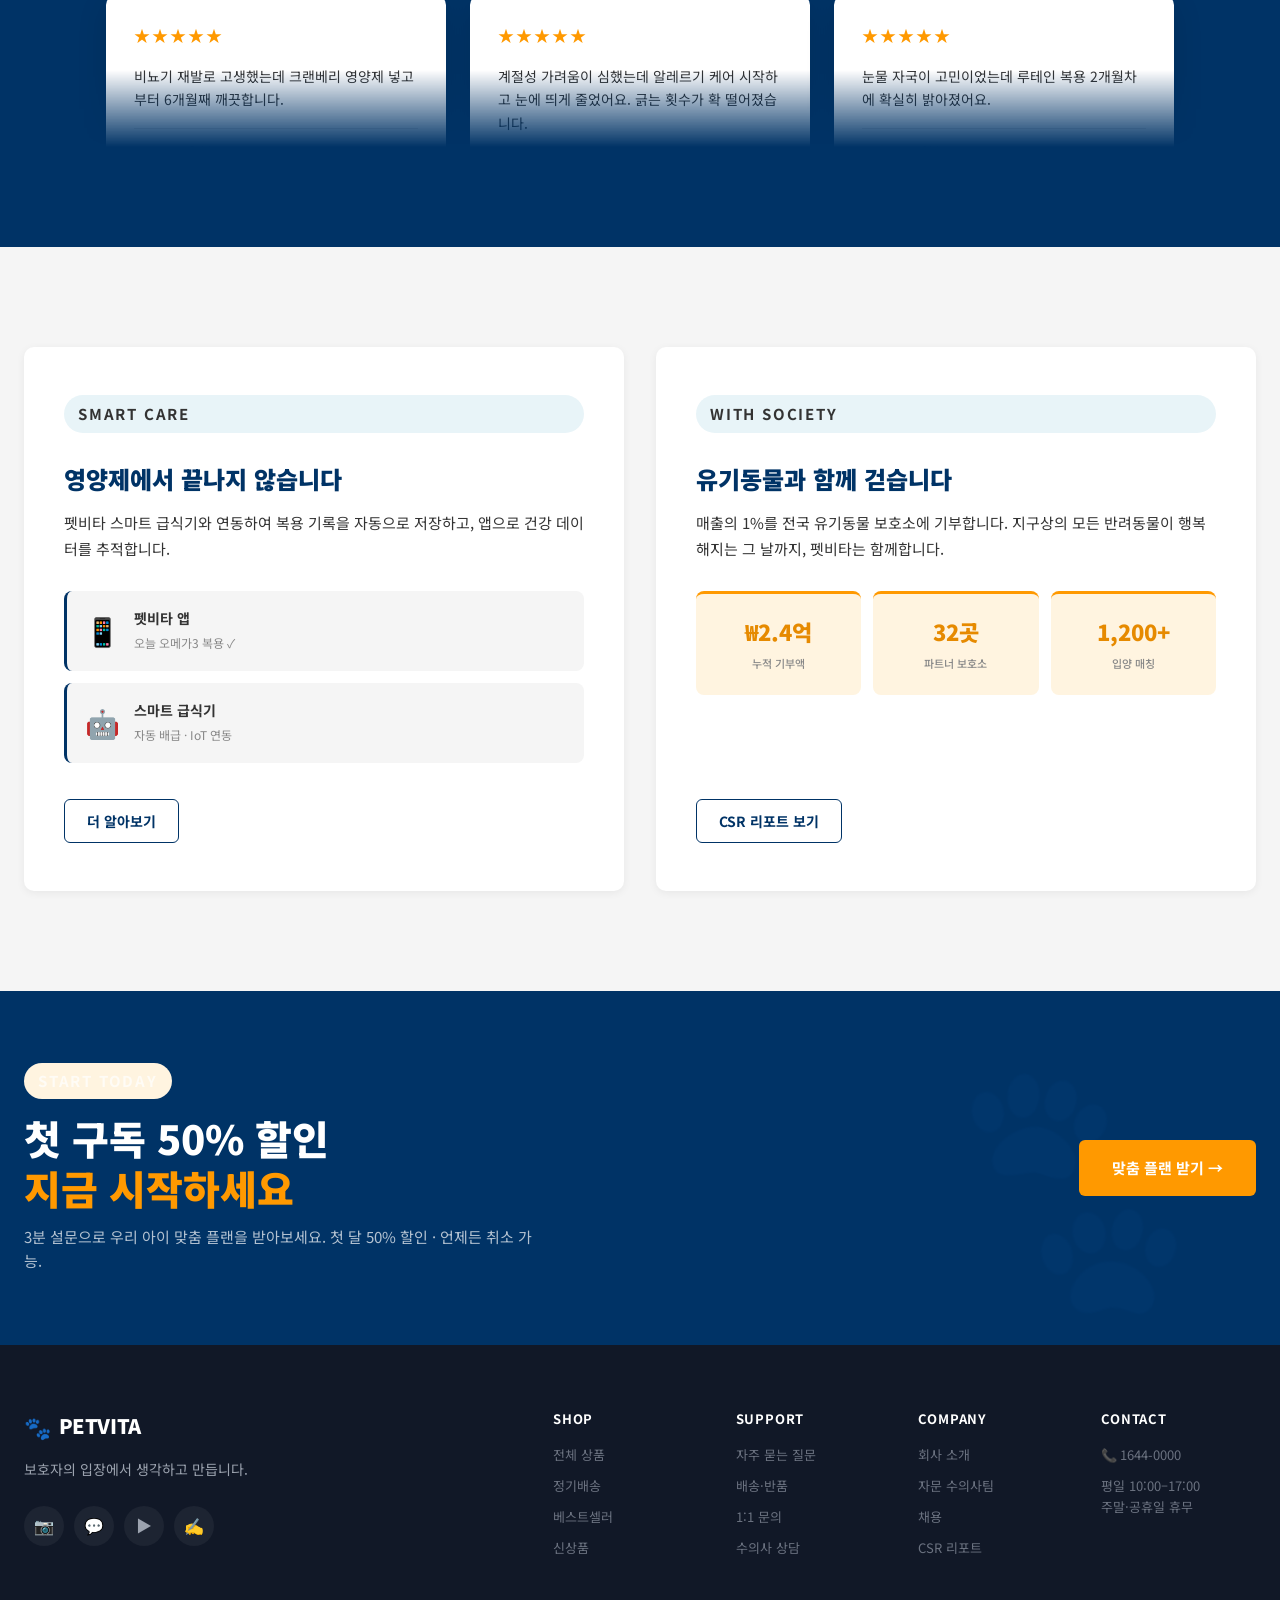
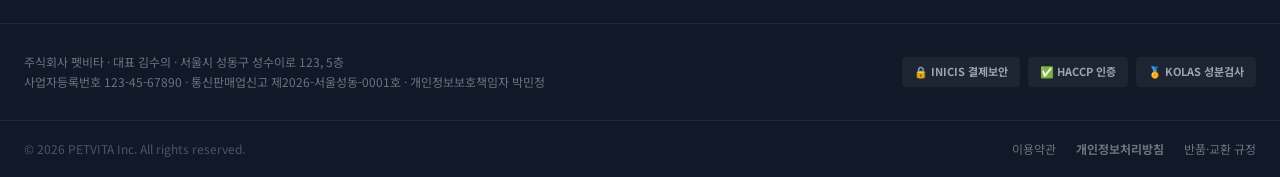
==== commit a7088329: "Update hero/footer copy to "보호자의 입장에서" Co-Authored-By: Claude Opus 4.6 (1M context) <noreply@anthrop" ====
--- a/v2/index.html
+++ b/v2/index.html
@@ -94,7 +94,7 @@
       <div class="hero__copy">
         <p class="eyebrow">THE REASON WE EXIST</p>
         <h1 class="hero__title">
-          반려동물의 입장에서<br />
+          보호자의 입장에서<br />
           <em>생각하고 만듭니다</em>
         </h1>
         <p class="hero__desc">
@@ -703,7 +703,7 @@
           <span class="logo__icon">🐾</span>
           <span class="logo__text">PETVITA</span>
         </a>
-        <p>반려동물의 입장에서 생각하고 만듭니다.</p>
+        <p>보호자의 입장에서 생각하고 만듭니다.</p>
         <div class="footer__social">
           <a href="#" aria-label="Instagram">📷</a>
           <a href="#" aria-label="KakaoTalk">💬</a>
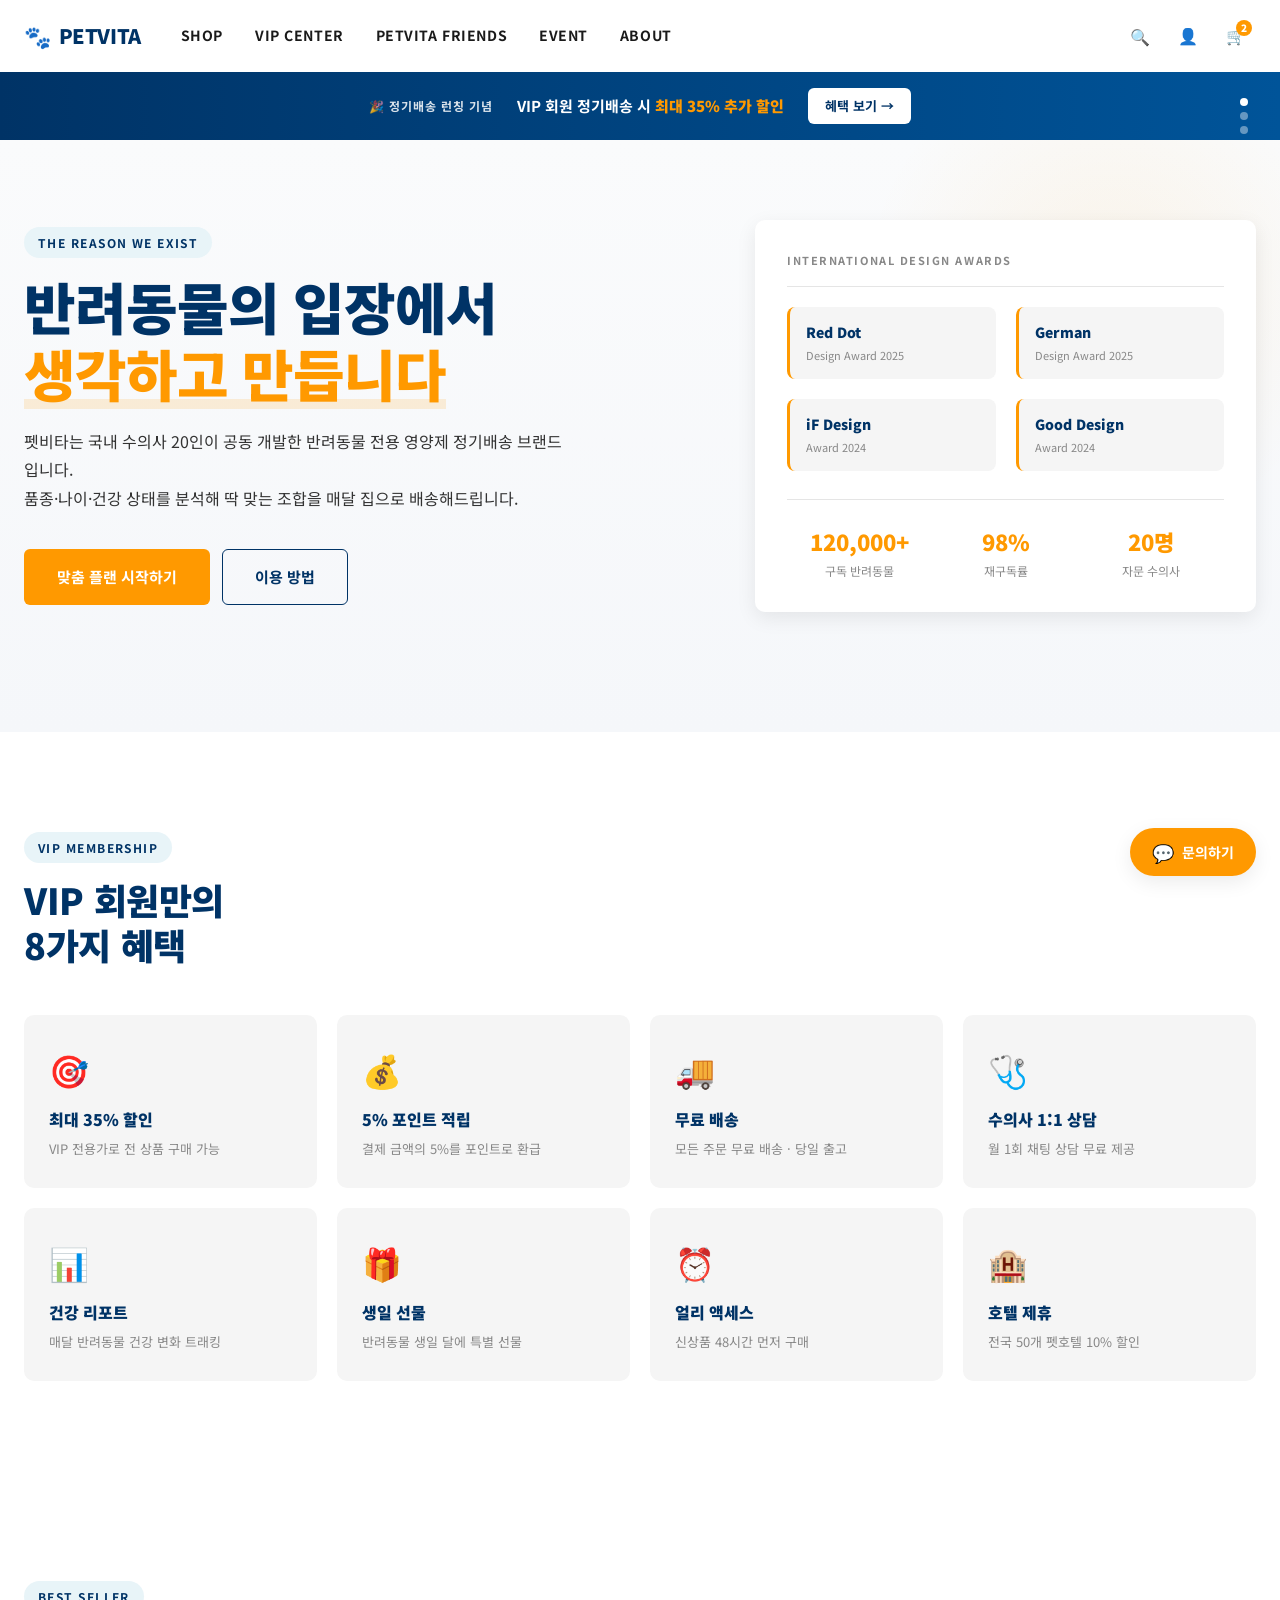
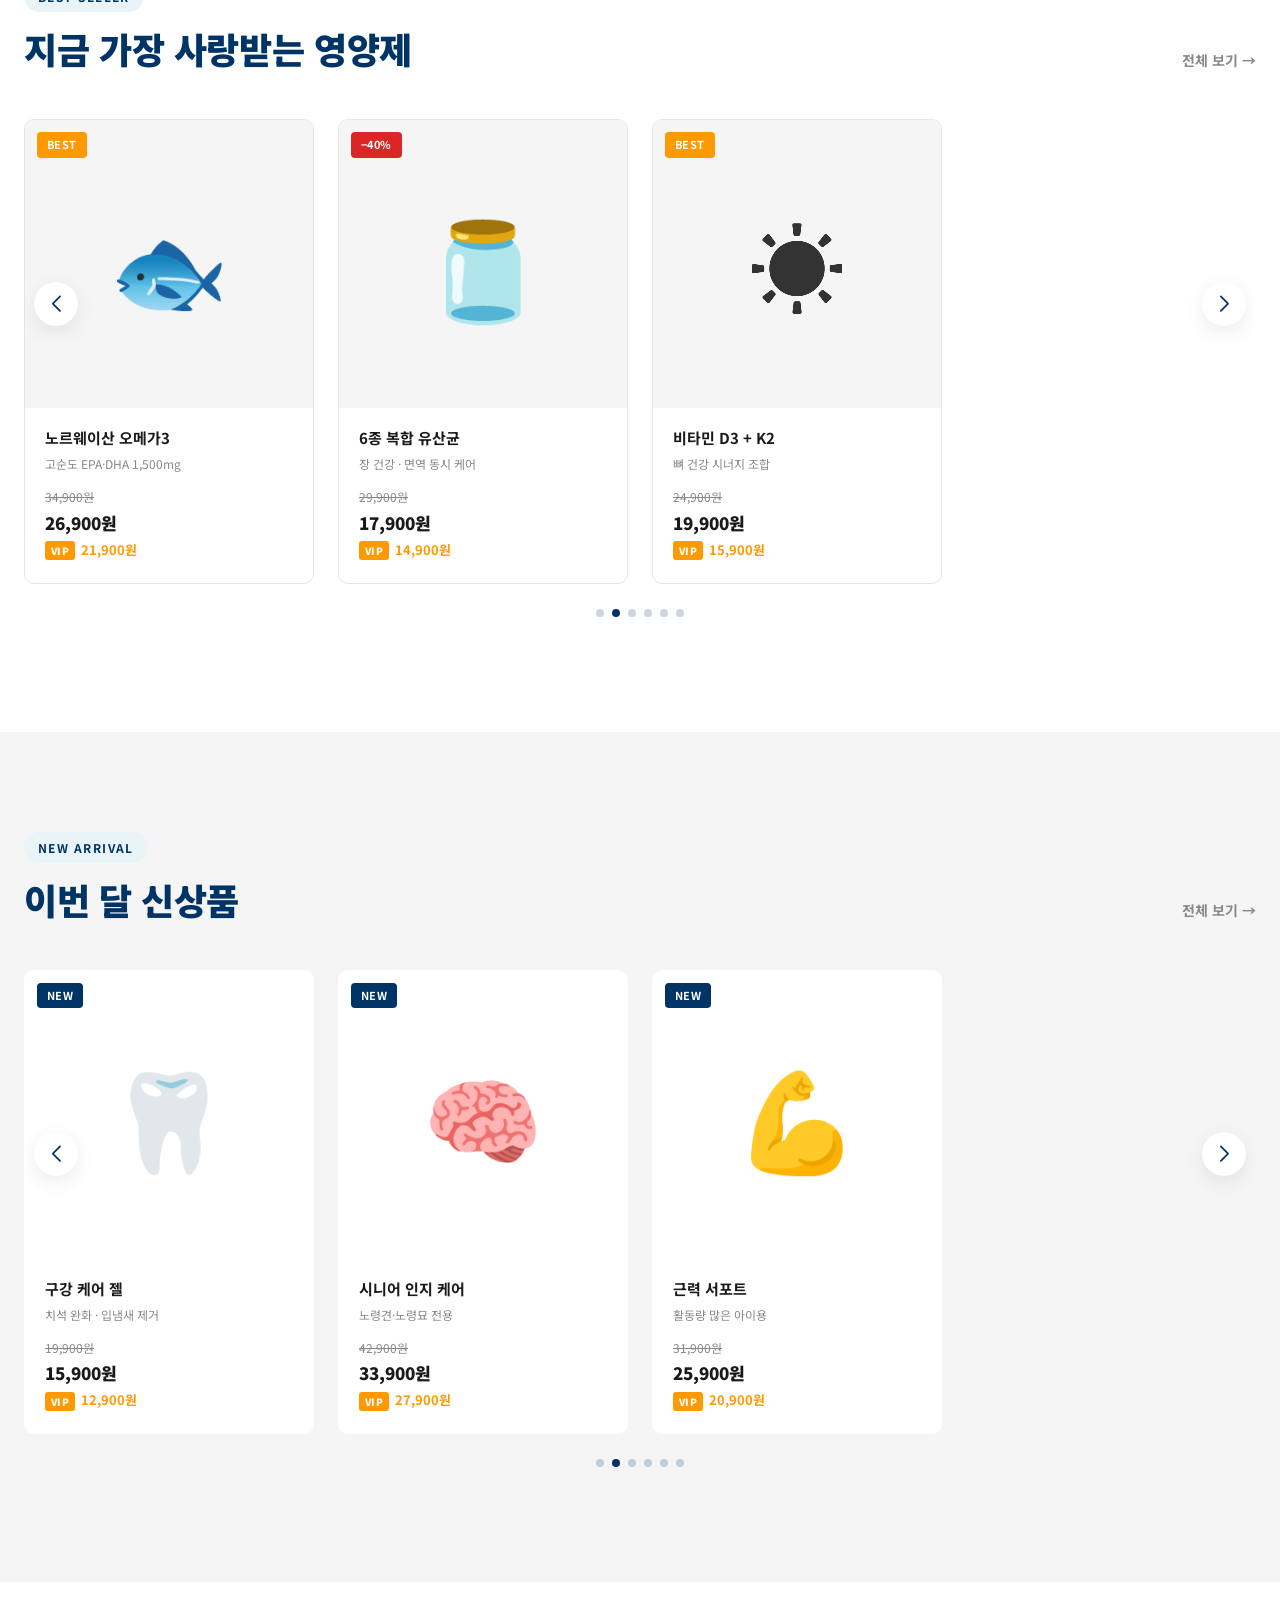
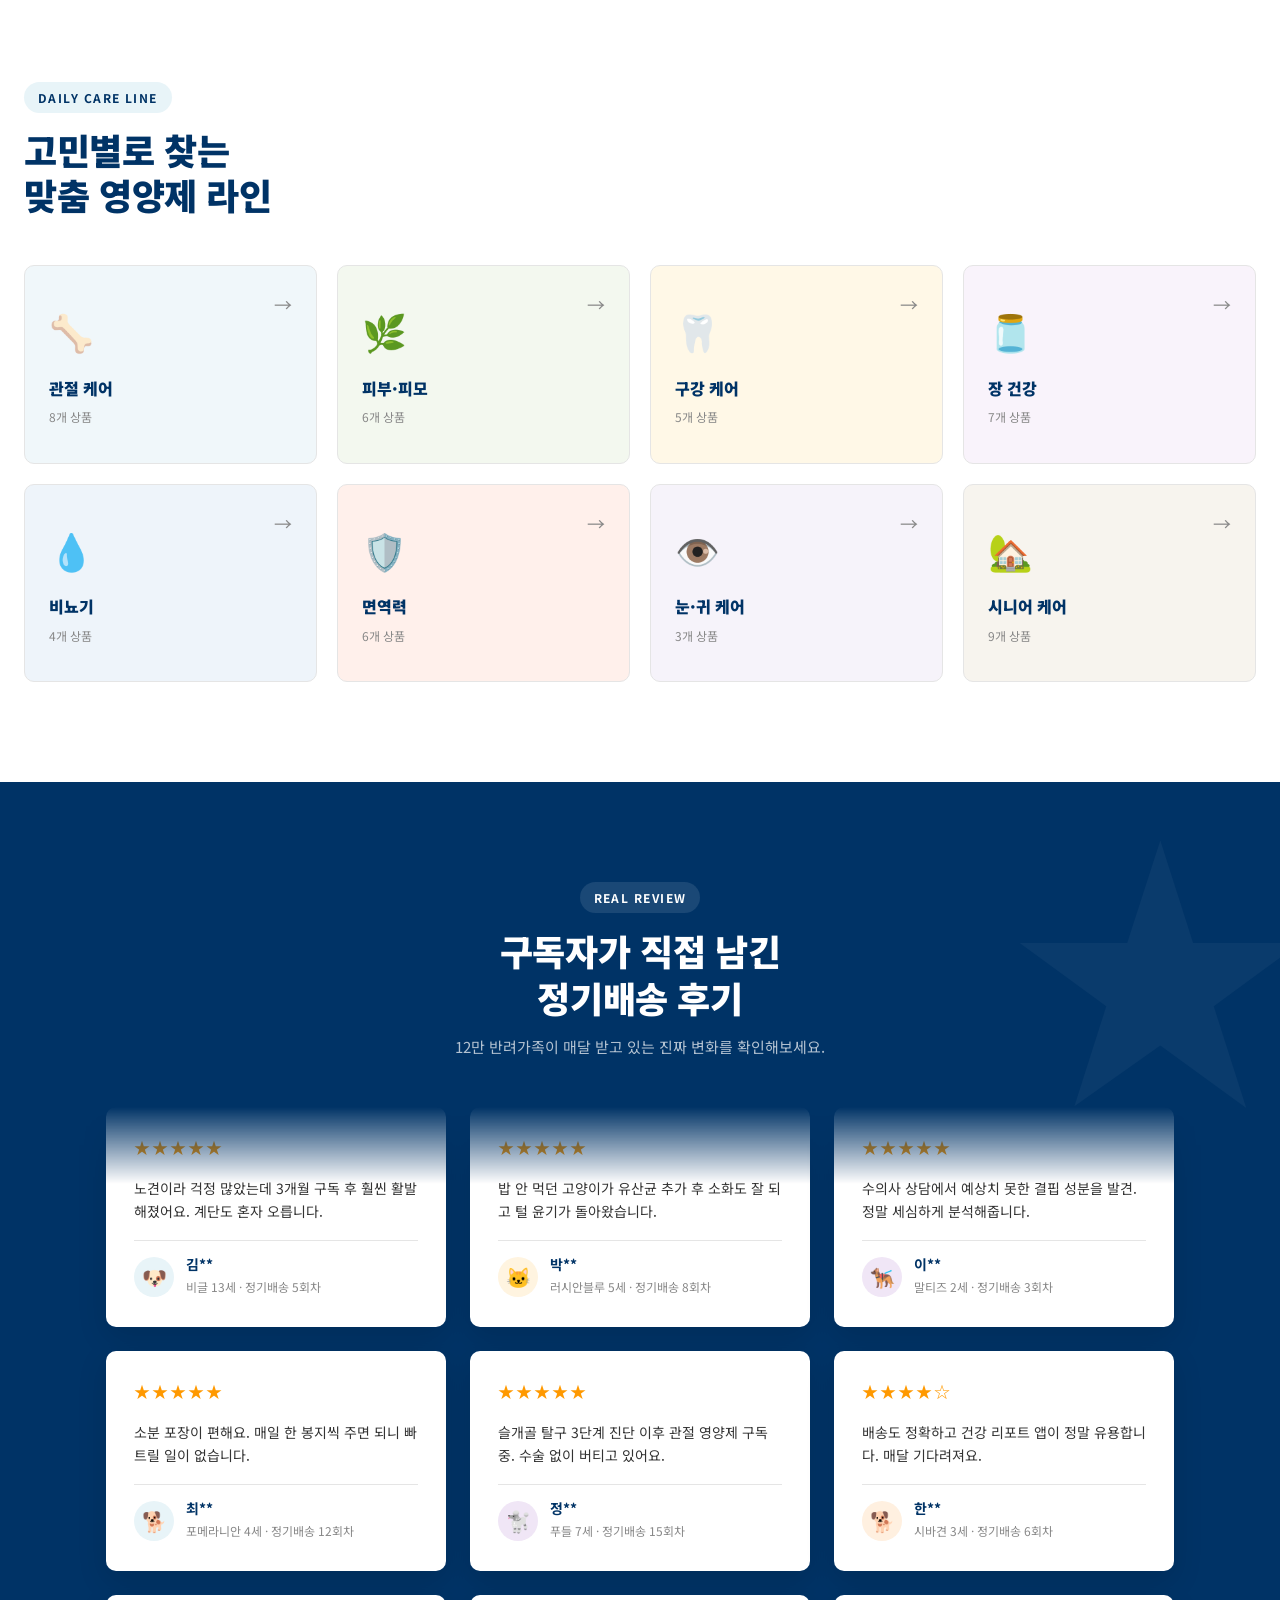
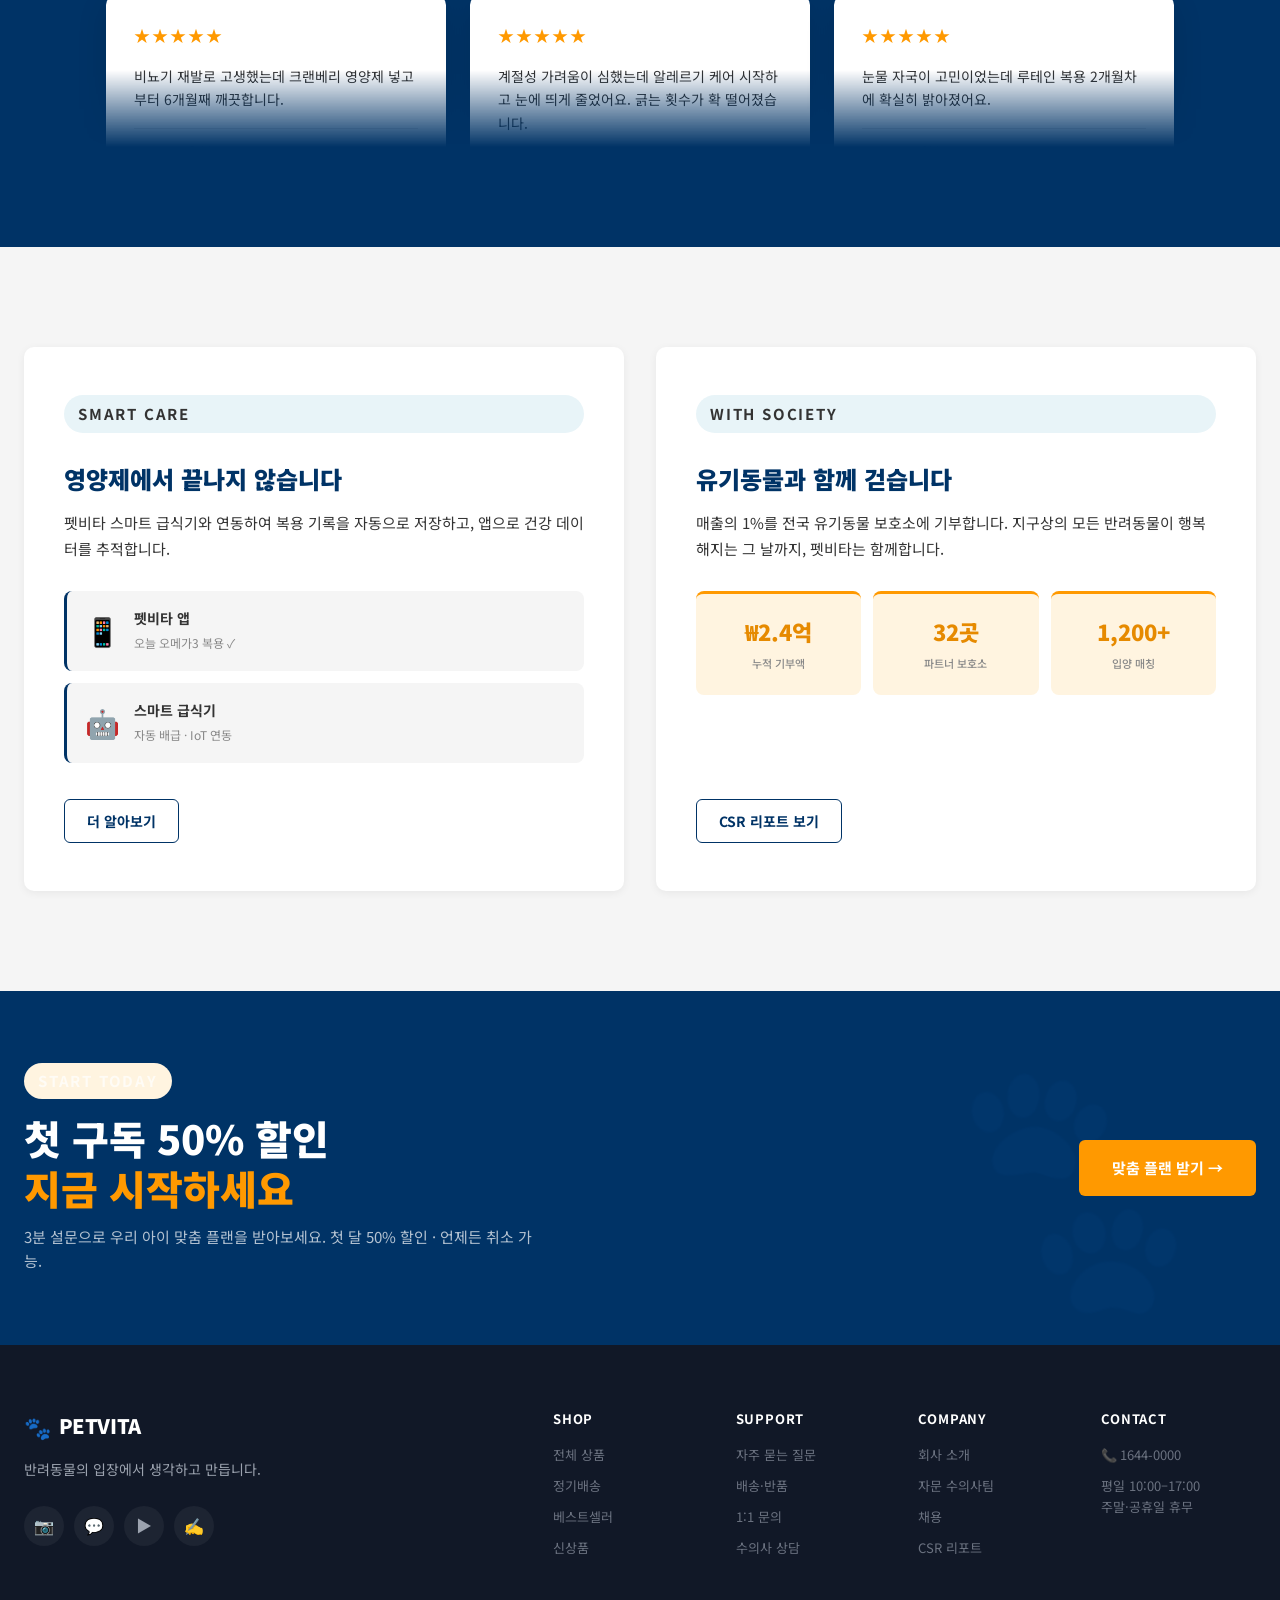
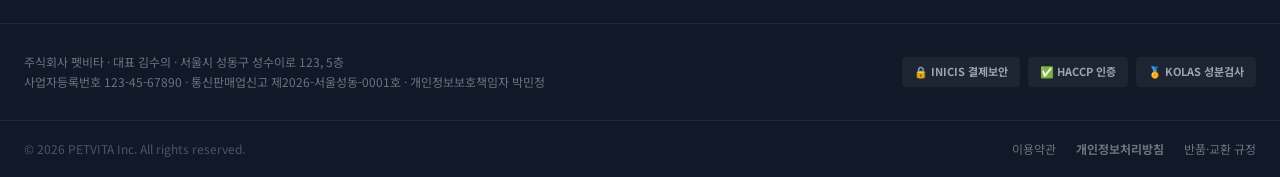
==== commit f643d163: "Revert "Update hero/footer copy to "보호자의 입장에서"" This reverts commit a7088329af3dfe60b83c039ce249d1ab" ====
--- a/v2/index.html
+++ b/v2/index.html
@@ -94,7 +94,7 @@
       <div class="hero__copy">
         <p class="eyebrow">THE REASON WE EXIST</p>
         <h1 class="hero__title">
-          보호자의 입장에서<br />
+          반려동물의 입장에서<br />
           <em>생각하고 만듭니다</em>
         </h1>
         <p class="hero__desc">
@@ -703,7 +703,7 @@
           <span class="logo__icon">🐾</span>
           <span class="logo__text">PETVITA</span>
         </a>
-        <p>보호자의 입장에서 생각하고 만듭니다.</p>
+        <p>반려동물의 입장에서 생각하고 만듭니다.</p>
         <div class="footer__social">
           <a href="#" aria-label="Instagram">📷</a>
           <a href="#" aria-label="KakaoTalk">💬</a>
